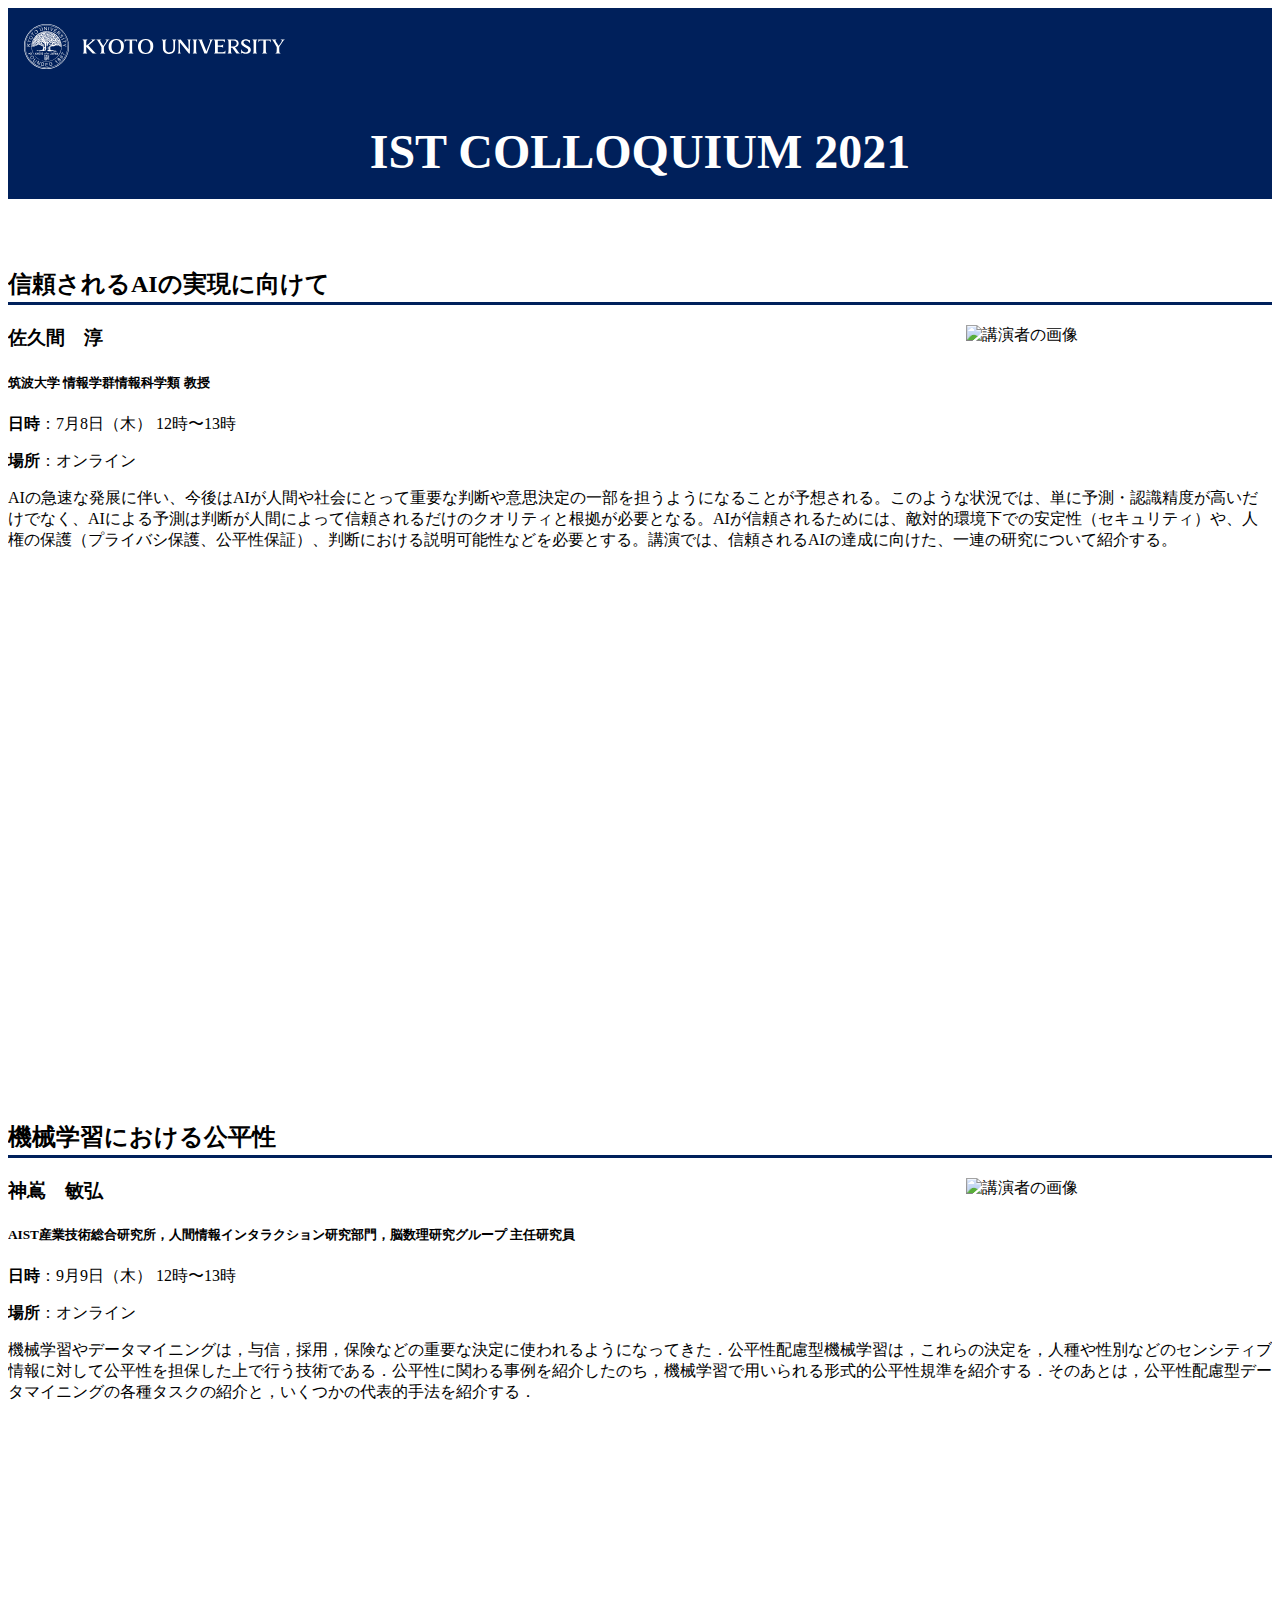
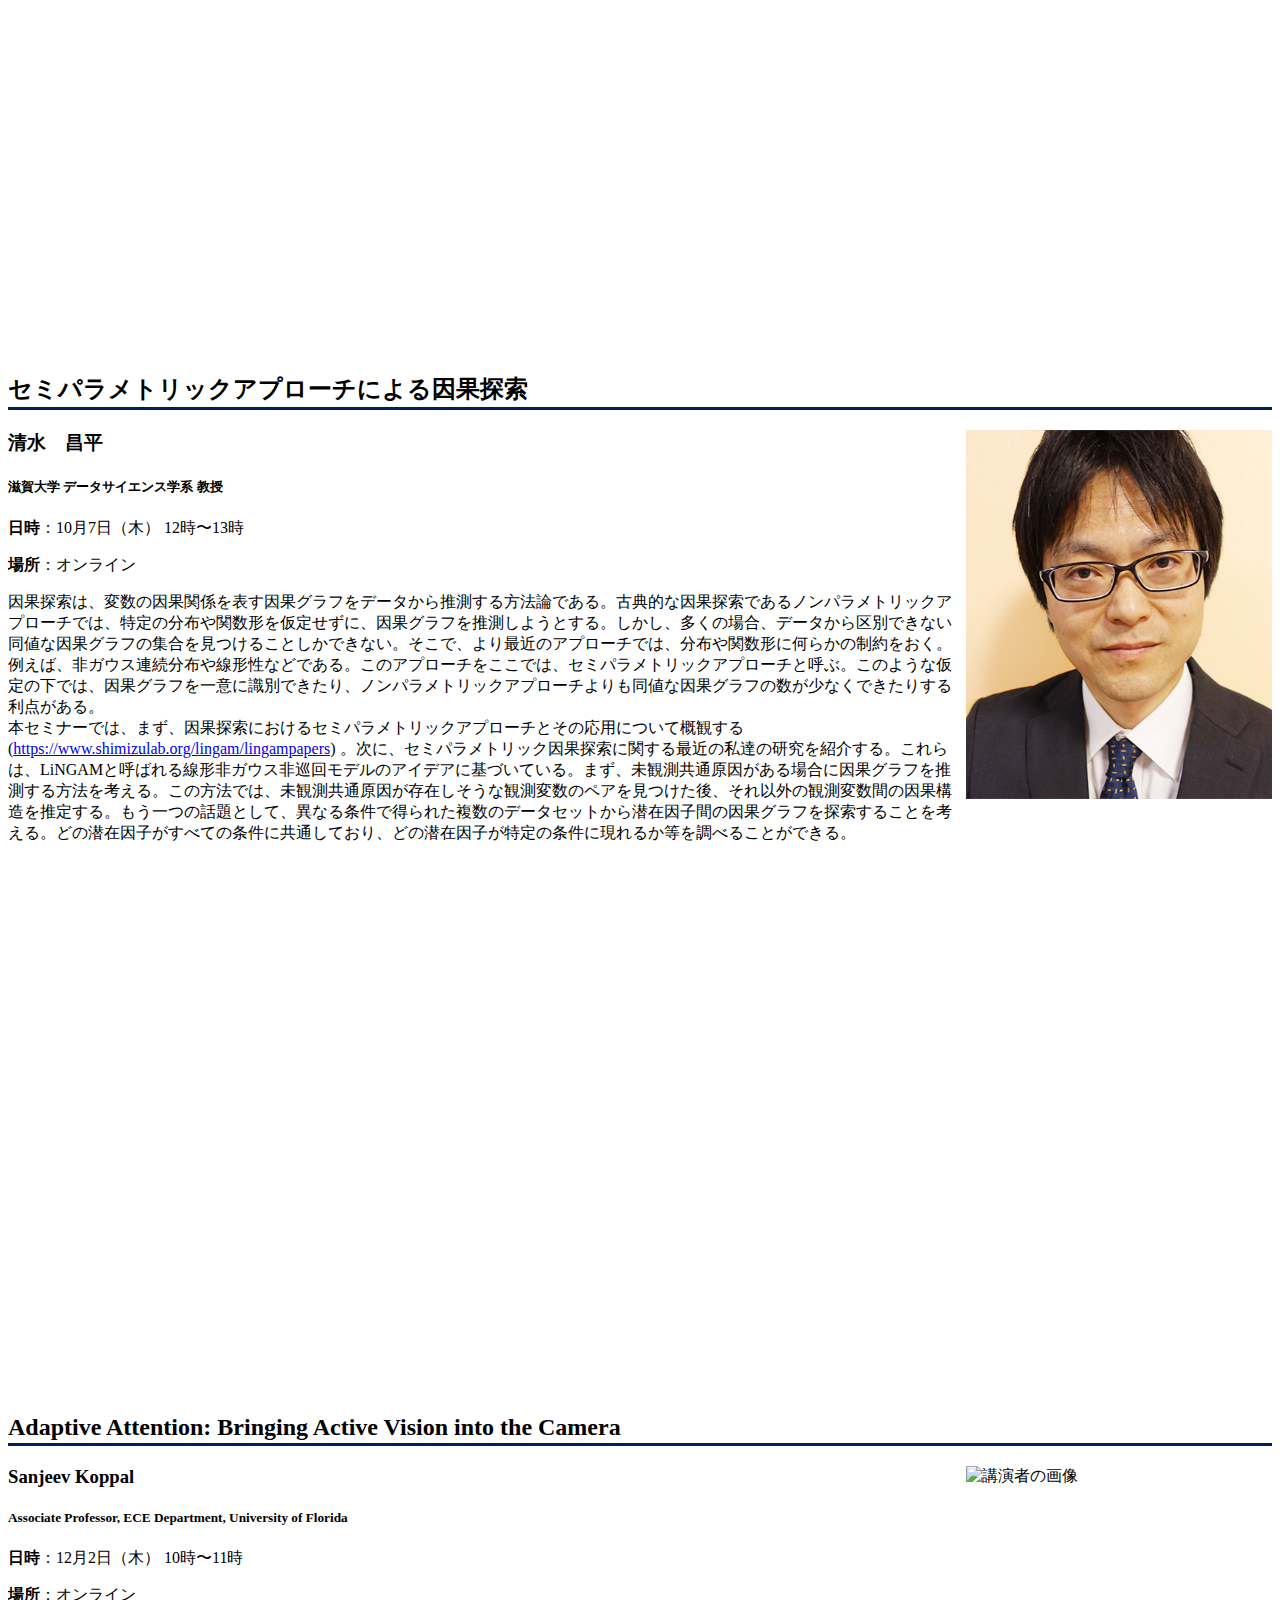
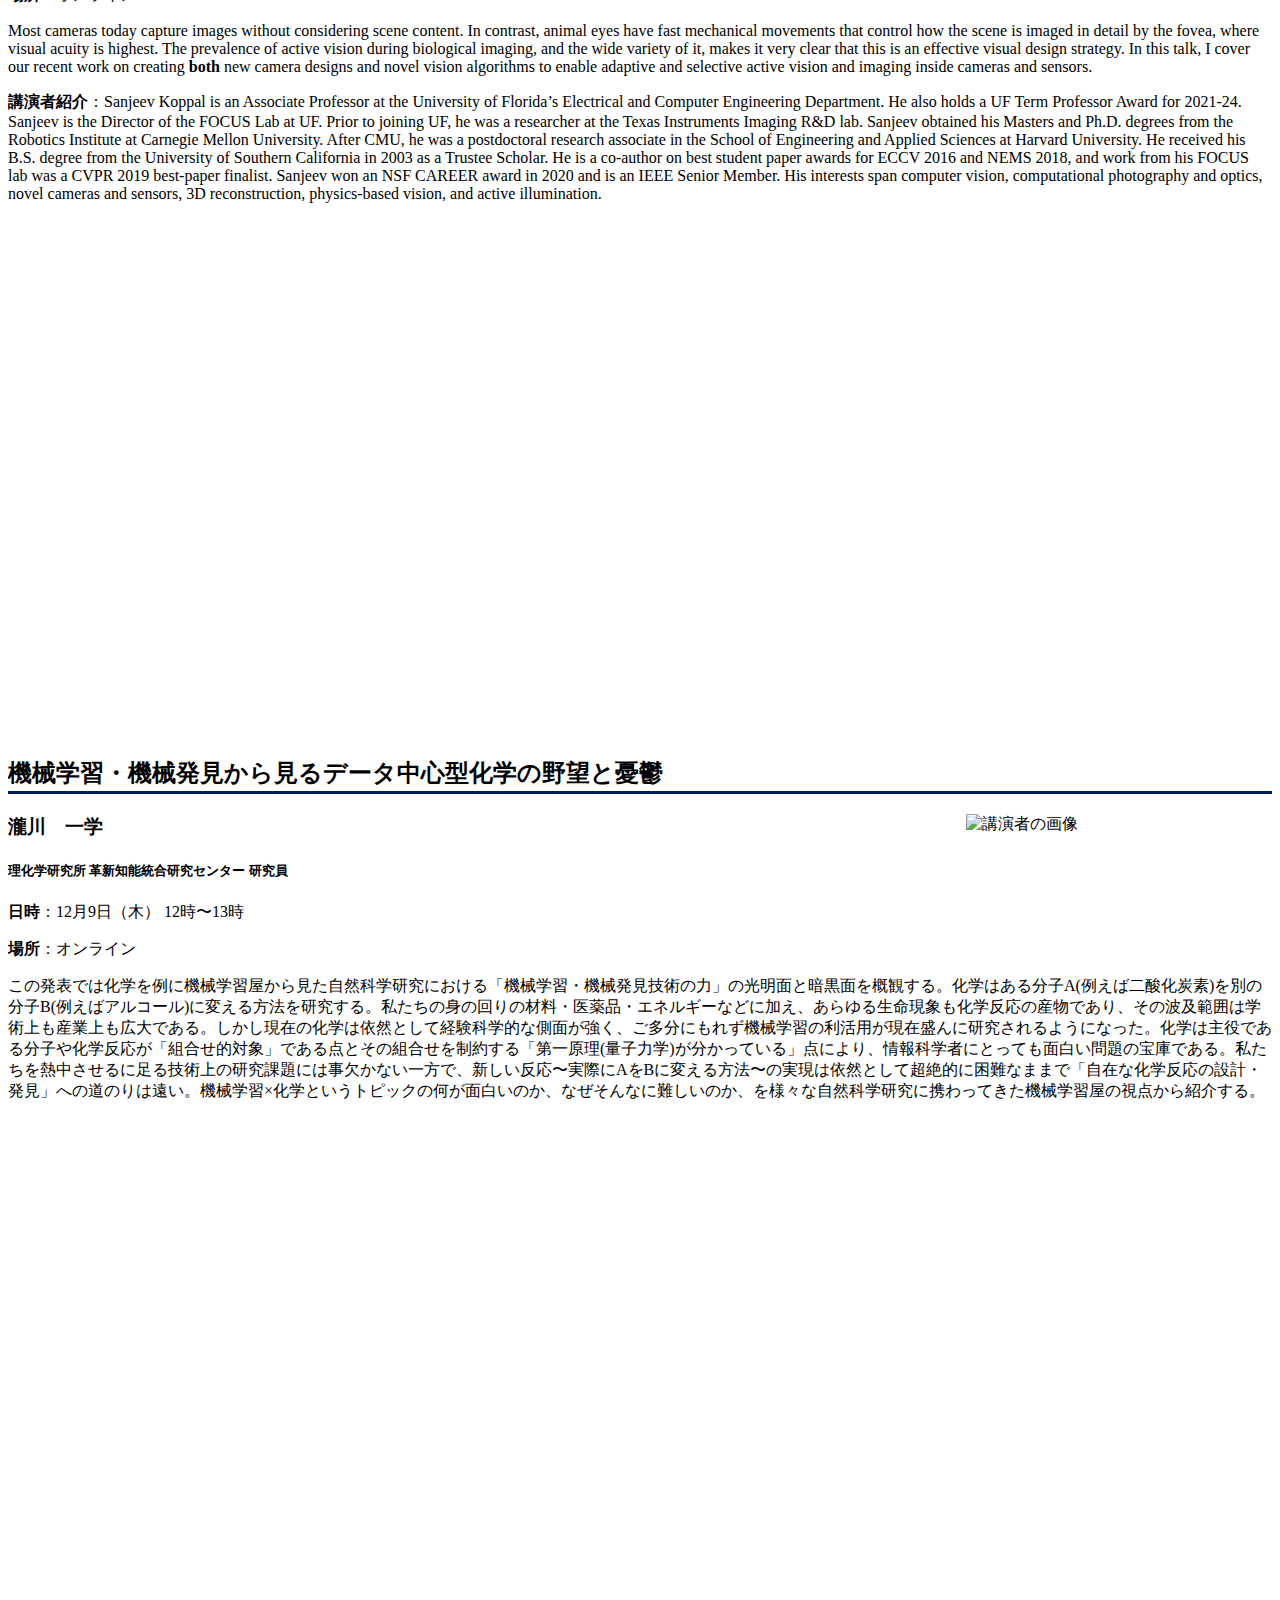
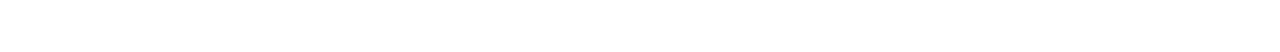
==== 2021/index.html @ 98c5dab4 "Update at Mon Sep 12 12:08:15 PM JST 2022, hash=6f0b2cf150fc4810f7d8b951c413dc97877bebb8" ====
<!DOCTYPE html>
<html lang="ja">
    <head>
        <meta charset="utf-8">
        <meta name="viewport" content="width=device-width, initial-scale=1, shrink-to-fit=no">
        <title>KUIST Colloquium 2022</title>
        <link rel="stylesheet" href="https://stackpath.bootstrapcdn.com/bootstrap/4.5.0/css/bootstrap.min.css" integrity="sha384-9aIt2nRpC12Uk9gS9baDl411NQApFmC26EwAOH8WgZl5MYYxFfc+NcPb1dKGj7Sk" crossorigin="anonymous">
        <link rel="stylesheet" href="/style.css">
    </head>
    <body>
        <header style="background: #00205B;">
            <img src="/C-EL-W.svg" height=45 style="margin: 1em 0em 0em 1em;">
            <h1 style="color: #FFF; text-align: center; font-family: serif; font-size:3em; padding: 0.4em;">
                IST COLLOQUIUM 
2021

            </h1>
        </header>
        <section class="section">
            <div class="container">
                
<p><div class="card" style="width: min(90%, 1200); margin: 50px; margin-left: auto; margin-right: auto; display: block;">
    <div class="card-body" style="overflow:hidden">
        
        <h2 style="border-bottom: solid; margin-bottom:20px; padding-bottom:2px; border-color:#00205B;"><b>信頼されるAIの実現に向けて</b></h2>
        
        
        <div style="float:right; width: max(25%, 130px);">
        <img src="https:&#x2F;&#x2F;trios.tsukuba.ac.jp&#x2F;researcher-picture&#x2F;0000000977.jpg" alt="講演者の画像" style="width:100%; padding: 0px 0px 10px 10px;">
        </div>
        
        <h3 class="card-title" style="margin-bottom: 6px;"><b>佐久間　淳</b></h3>
        <h5 class="card-text" style="margin-bottom: 22px;">筑波大学 情報学群情報科学類 教授</h5>
        
        <p, class="card-text">
        <b>日時</b>：7月8日（木） 
         12時〜13時 
        </p>
        
        <p class="card-text">
        <b>場所</b>：オンライン
        </p>
        
        
        <p class="card-text">AIの急速な発展に伴い、今後はAIが人間や社会にとって重要な判断や意思決定の一部を担うようになることが予想される。このような状況では、単に予測・認識精度が高いだけでなく、AIによる予測は判断が人間によって信頼されるだけのクオリティと根拠が必要となる。AIが信頼されるためには、敵対的環境下での安定性（セキュリティ）や、人権の保護（プライバシ保護、公平性保証）、判断における説明可能性などを必要とする。講演では、信頼されるAIの達成に向けた、一連の研究について紹介する。</p>
        
        
        
            <iframe src="https:&#x2F;&#x2F;player.vimeo.com&#x2F;video&#x2F;575185938" height="480" style="width:100%;" frameborder="0" allow="autoplay; fullscreen; picture-in-picture" allowfullscreen></iframe>
            
    </div>
</div>

<div class="card" style="width: min(90%, 1200); margin: 50px; margin-left: auto; margin-right: auto; display: block;">
    <div class="card-body" style="overflow:hidden">
        
        <h2 style="border-bottom: solid; margin-bottom:20px; padding-bottom:2px; border-color:#00205B;"><b>機械学習における公平性</b></h2>
        
        
        <div style="float:right; width: max(25%, 130px);">
        <img src="https:&#x2F;&#x2F;www.kamishima.net&#x2F;kamishima.jpg" alt="講演者の画像" style="width:100%; padding: 0px 0px 10px 10px;">
        </div>
        
        <h3 class="card-title" style="margin-bottom: 6px;"><b>神嶌　敏弘</b></h3>
        <h5 class="card-text" style="margin-bottom: 22px;">AIST産業技術総合研究所，人間情報インタラクション研究部門，脳数理研究グループ 主任研究員</h5>
        
        <p, class="card-text">
        <b>日時</b>：9月9日（木） 
         12時〜13時 
        </p>
        
        <p class="card-text">
        <b>場所</b>：オンライン
        </p>
        
        
        <p class="card-text">機械学習やデータマイニングは，与信，採用，保険などの重要な決定に使われるようになってきた．公平性配慮型機械学習は，これらの決定を，人種や性別などのセンシティブ情報に対して公平性を担保した上で行う技術である．公平性に関わる事例を紹介したのち，機械学習で用いられる形式的公平性規準を紹介する．そのあとは，公平性配慮型データマイニングの各種タスクの紹介と，いくつかの代表的手法を紹介する．</p>
        
        
        
            <iframe src="https:&#x2F;&#x2F;player.vimeo.com&#x2F;video&#x2F;611370971" height="480" style="width:100%;" frameborder="0" allow="autoplay; fullscreen; picture-in-picture" allowfullscreen></iframe>
            
    </div>
</div>

<div class="card" style="width: min(90%, 1200); margin: 50px; margin-left: auto; margin-right: auto; display: block;">
    <div class="card-body" style="overflow:hidden">
        
        <h2 style="border-bottom: solid; margin-bottom:20px; padding-bottom:2px; border-color:#00205B;"><b>セミパラメトリックアプローチによる因果探索</b></h2>
        
        
        <div style="float:right; width: max(25%, 130px);">
        <img src="&#x2F;test&#x2F;shimizu.jpg" alt="講演者の画像" style="width:100%; padding: 0px 0px 10px 10px;">
        </div>
        
        <h3 class="card-title" style="margin-bottom: 6px;"><b>清水　昌平</b></h3>
        <h5 class="card-text" style="margin-bottom: 22px;">滋賀大学 データサイエンス学系 教授</h5>
        
        <p, class="card-text">
        <b>日時</b>：10月7日（木） 
         12時〜13時 
        </p>
        
        <p class="card-text">
        <b>場所</b>：オンライン
        </p>
        
        
        <p class="card-text">因果探索は、変数の因果関係を表す因果グラフをデータから推測する方法論である。古典的な因果探索であるノンパラメトリックアプローチでは、特定の分布や関数形を仮定せずに、因果グラフを推測しようとする。しかし、多くの場合、データから区別できない同値な因果グラフの集合を見つけることしかできない。そこで、より最近のアプローチでは、分布や関数形に何らかの制約をおく。例えば、非ガウス連続分布や線形性などである。このアプローチをここでは、セミパラメトリックアプローチと呼ぶ。このような仮定の下では、因果グラフを一意に識別できたり、ノンパラメトリックアプローチよりも同値な因果グラフの数が少なくできたりする利点がある。<br>本セミナーでは、まず、因果探索におけるセミパラメトリックアプローチとその応用について概観する (<a href="https://www.shimizulab.org/lingam/lingampapers">https://www.shimizulab.org/lingam/lingampapers</a>) 。次に、セミパラメトリック因果探索に関する最近の私達の研究を紹介する。これらは、LiNGAMと呼ばれる線形非ガウス非巡回モデルのアイデアに基づいている。まず、未観測共通原因がある場合に因果グラフを推測する方法を考える。この方法では、未観測共通原因が存在しそうな観測変数のペアを見つけた後、それ以外の観測変数間の因果構造を推定する。もう一つの話題として、異なる条件で得られた複数のデータセットから潜在因子間の因果グラフを探索することを考える。どの潜在因子がすべての条件に共通しており、どの潜在因子が特定の条件に現れるか等を調べることができる。</p>
        
        
        
            <iframe src="https:&#x2F;&#x2F;player.vimeo.com&#x2F;video&#x2F;630697873" height="480" style="width:100%;" frameborder="0" allow="autoplay; fullscreen; picture-in-picture" allowfullscreen></iframe>
            
    </div>
</div>

<div class="card" style="width: min(90%, 1200); margin: 50px; margin-left: auto; margin-right: auto; display: block;">
    <div class="card-body" style="overflow:hidden">
        
        <h2 style="border-bottom: solid; margin-bottom:20px; padding-bottom:2px; border-color:#00205B;"><b>Adaptive Attention: Bringing Active Vision into the Camera</b></h2>
        
        
        <div style="float:right; width: max(25%, 130px);">
        <img src="https:&#x2F;&#x2F;news.ece.ufl.edu&#x2F;wp-content&#x2F;uploads&#x2F;sites&#x2F;15&#x2F;2020&#x2F;07&#x2F;sanjeev-koppal.jpg" alt="講演者の画像" style="width:100%; padding: 0px 0px 10px 10px;">
        </div>
        
        <h3 class="card-title" style="margin-bottom: 6px;"><b>Sanjeev Koppal</b></h3>
        <h5 class="card-text" style="margin-bottom: 22px;">Associate Professor, ECE Department, University of Florida</h5>
        
        <p, class="card-text">
        <b>日時</b>：12月2日（木） 
         10時〜11時 
        </p>
        
        <p class="card-text">
        <b>場所</b>：オンライン
        </p>
        
        
        <p class="card-text">Most cameras today capture images without considering scene content. In contrast, animal eyes have fast mechanical movements that control how the scene is imaged in detail by the fovea, where visual acuity is highest. The prevalence of active vision during biological imaging, and the wide variety of it, makes it very clear that this is an effective visual design strategy. In this talk, I cover our recent work on creating <b>both</b> new camera designs and novel vision algorithms to enable adaptive and selective active vision and imaging inside cameras and sensors.</p>
        
        
        <b>講演者紹介</b>：Sanjeev Koppal is an Associate Professor at the University of Florida’s Electrical and Computer Engineering Department. He also holds a UF Term Professor Award for 2021-24. Sanjeev is the Director of the FOCUS Lab at UF. Prior to joining UF, he was a researcher at the Texas Instruments Imaging R&amp;D lab. Sanjeev obtained his Masters and Ph.D. degrees from the Robotics Institute at Carnegie Mellon University. After CMU, he was a postdoctoral research associate in the School of Engineering and Applied Sciences at Harvard University. He received his B.S. degree from the University of Southern California in 2003 as a Trustee Scholar. He is a co-author on best student paper awards for ECCV 2016 and NEMS 2018, and work from his FOCUS lab was a CVPR 2019 best-paper finalist. Sanjeev won an NSF CAREER award in 2020 and is an IEEE Senior Member. His interests span computer vision, computational photography and optics, novel cameras and sensors, 3D reconstruction, physics-based vision, and active illumination.
        
        
            <iframe src="https:&#x2F;&#x2F;player.vimeo.com&#x2F;video&#x2F;652322220" height="480" style="width:100%;" frameborder="0" allow="autoplay; fullscreen; picture-in-picture" allowfullscreen></iframe>
            
    </div>
</div>

<div class="card" style="width: min(90%, 1200); margin: 50px; margin-left: auto; margin-right: auto; display: block;">
    <div class="card-body" style="overflow:hidden">
        
        <h2 style="border-bottom: solid; margin-bottom:20px; padding-bottom:2px; border-color:#00205B;"><b>機械学習・機械発見から見るデータ中心型化学の野望と憂鬱</b></h2>
        
        
        <div style="float:right; width: max(25%, 130px);">
        <img src="https:&#x2F;&#x2F;www.jst.go.jp&#x2F;kisoken&#x2F;presto&#x2F;wp-content&#x2F;uploads&#x2F;sites&#x2F;4&#x2F;2016&#x2F;03&#x2F;10374597.jpg" alt="講演者の画像" style="width:100%; padding: 0px 0px 10px 10px;">
        </div>
        
        <h3 class="card-title" style="margin-bottom: 6px;"><b>瀧川　一学</b></h3>
        <h5 class="card-text" style="margin-bottom: 22px;">理化学研究所 革新知能統合研究センター 研究員</h5>
        
        <p, class="card-text">
        <b>日時</b>：12月9日（木） 
         12時〜13時 
        </p>
        
        <p class="card-text">
        <b>場所</b>：オンライン
        </p>
        
        
        <p class="card-text">この発表では化学を例に機械学習屋から見た自然科学研究における「機械学習・機械発見技術の力」の光明面と暗黒面を概観する。化学はある分子A(例えば二酸化炭素)を別の分子B(例えばアルコール)に変える方法を研究する。私たちの身の回りの材料・医薬品・エネルギーなどに加え、あらゆる生命現象も化学反応の産物であり、その波及範囲は学術上も産業上も広大である。しかし現在の化学は依然として経験科学的な側面が強く、ご多分にもれず機械学習の利活用が現在盛んに研究されるようになった。化学は主役である分子や化学反応が「組合せ的対象」である点とその組合せを制約する「第一原理(量子力学)が分かっている」点により、情報科学者にとっても面白い問題の宝庫である。私たちを熱中させるに足る技術上の研究課題には事欠かない一方で、新しい反応〜実際にAをBに変える方法〜の実現は依然として超絶的に困難なままで「自在な化学反応の設計・発見」への道のりは遠い。機械学習×化学というトピックの何が面白いのか、なぜそんなに難しいのか、を様々な自然科学研究に携わってきた機械学習屋の視点から紹介する。</p>
        
        
        
            <iframe src="https:&#x2F;&#x2F;player.vimeo.com&#x2F;video&#x2F;656871480" height="480" style="width:100%;" frameborder="0" allow="autoplay; fullscreen; picture-in-picture" allowfullscreen></iframe>
            
    </div>
</div>
</p>


            </div>
        </section>

    <script src="https://code.jquery.com/jquery-3.5.1.slim.min.js" integrity="sha384-DfXdz2htPH0lsSSs5nCTpuj/zy4C+OGpamoFVy38MVBnE+IbbVYUew+OrCXaRkfj" crossorigin="anonymous"></script>
    <script src="https://cdn.jsdelivr.net/npm/popper.js@1.16.0/dist/umd/popper.min.js" integrity="sha384-Q6E9RHvbIyZFJoft+2mJbHaEWldlvI9IOYy5n3zV9zzTtmI3UksdQRVvoxMfooAo" crossorigin="anonymous"></script>
    <script src="https://stackpath.bootstrapcdn.com/bootstrap/4.5.0/js/bootstrap.min.js" integrity="sha384-OgVRvuATP1z7JjHLkuOU7Xw704+h835Lr+6QL9UvYjZE3Ipu6Tp75j7Bh/kR0JKI" crossorigin="anonymous"></script>
    </body>
</html>
---- style.css ----
.btn-kyotou{background-color:#2d3d5b;border:2px solid #2d3d5b;color:#fff}.btn-kyotou:hover{background-color:#00205B;border:2px solid #00205B;color:#fff}
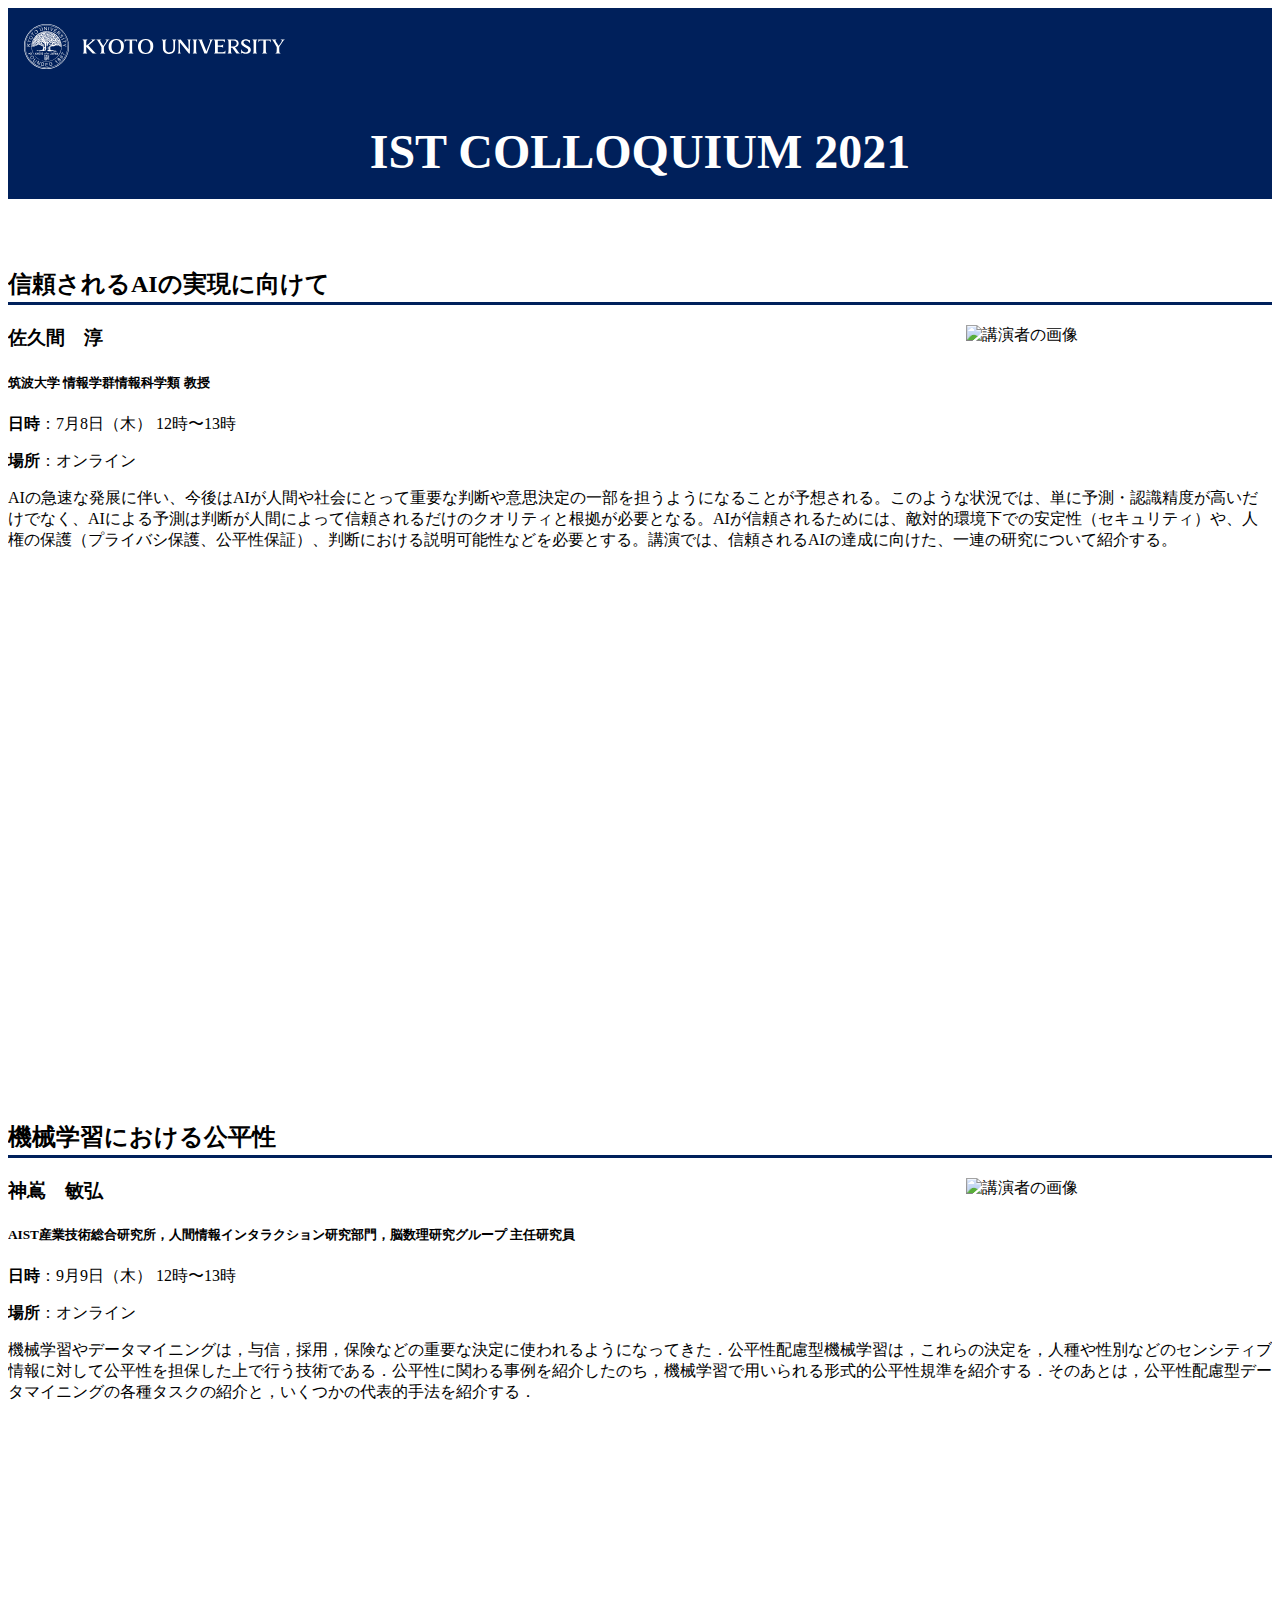
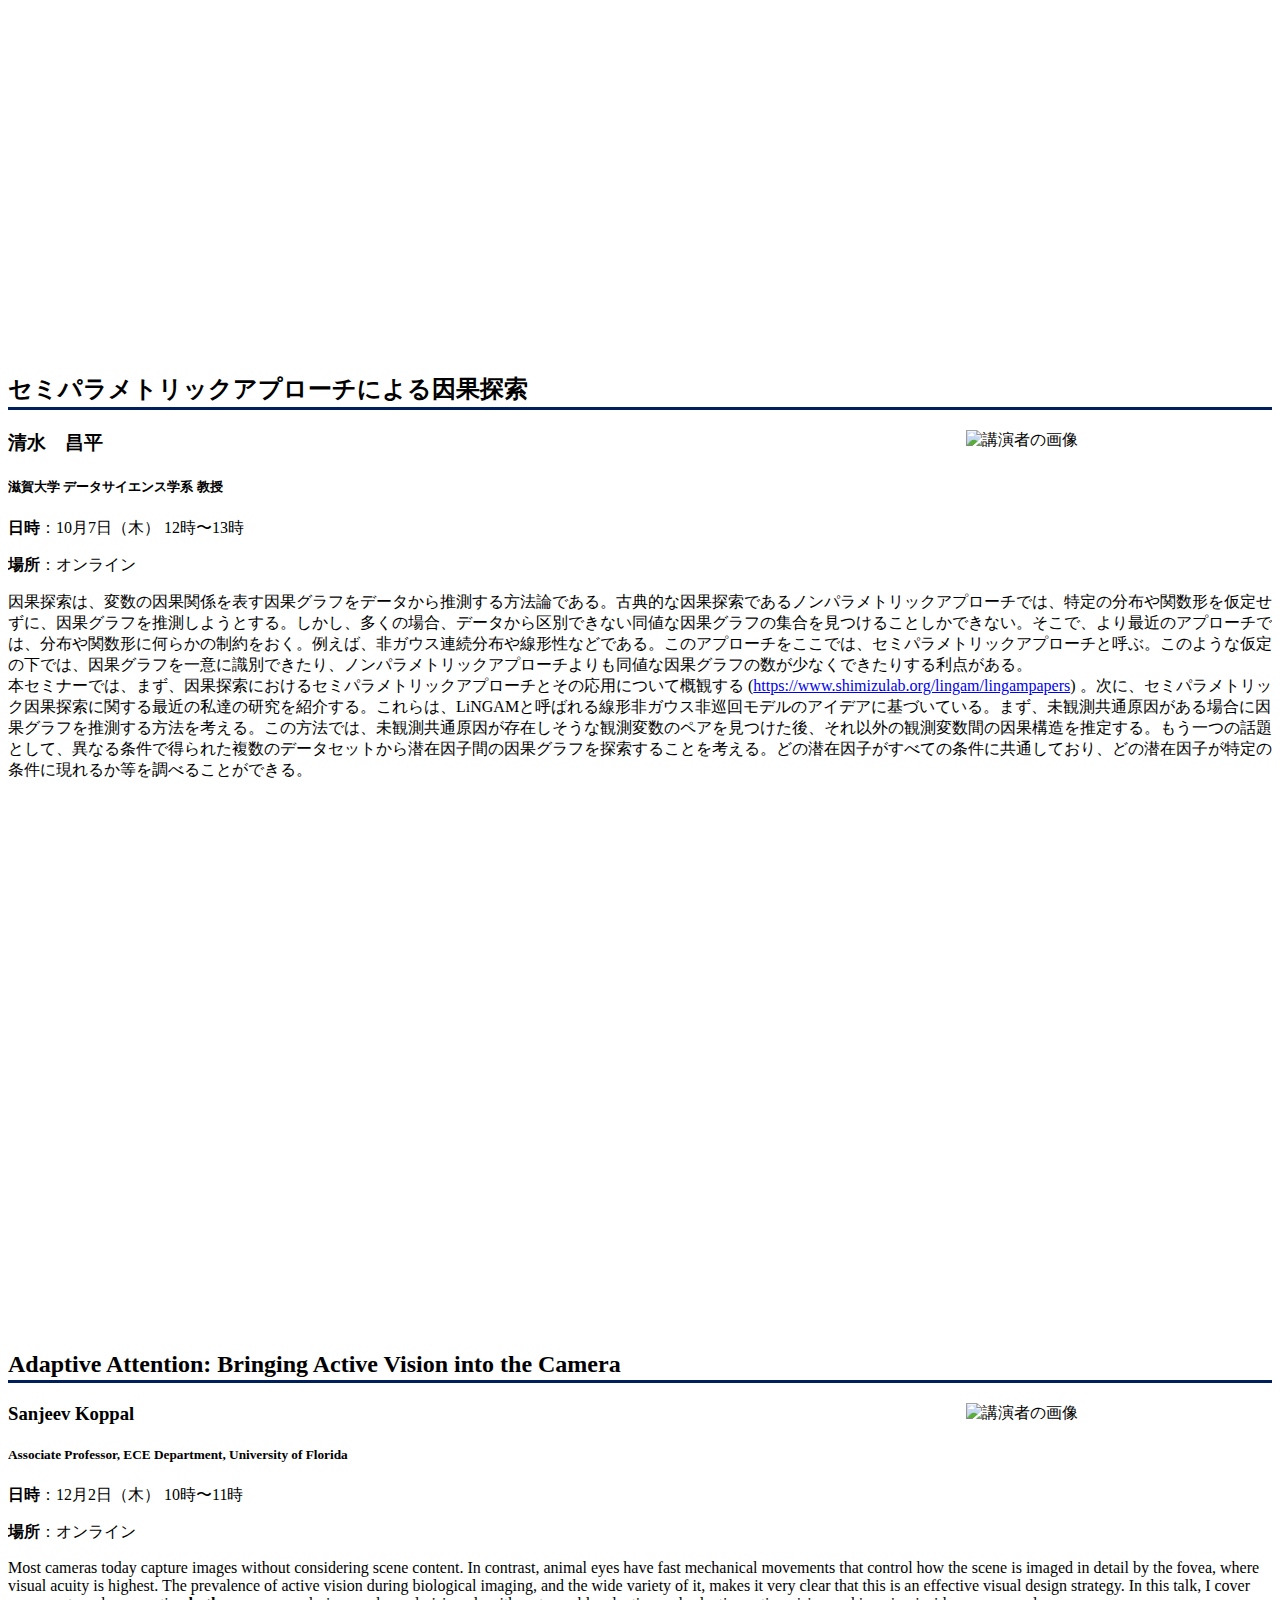
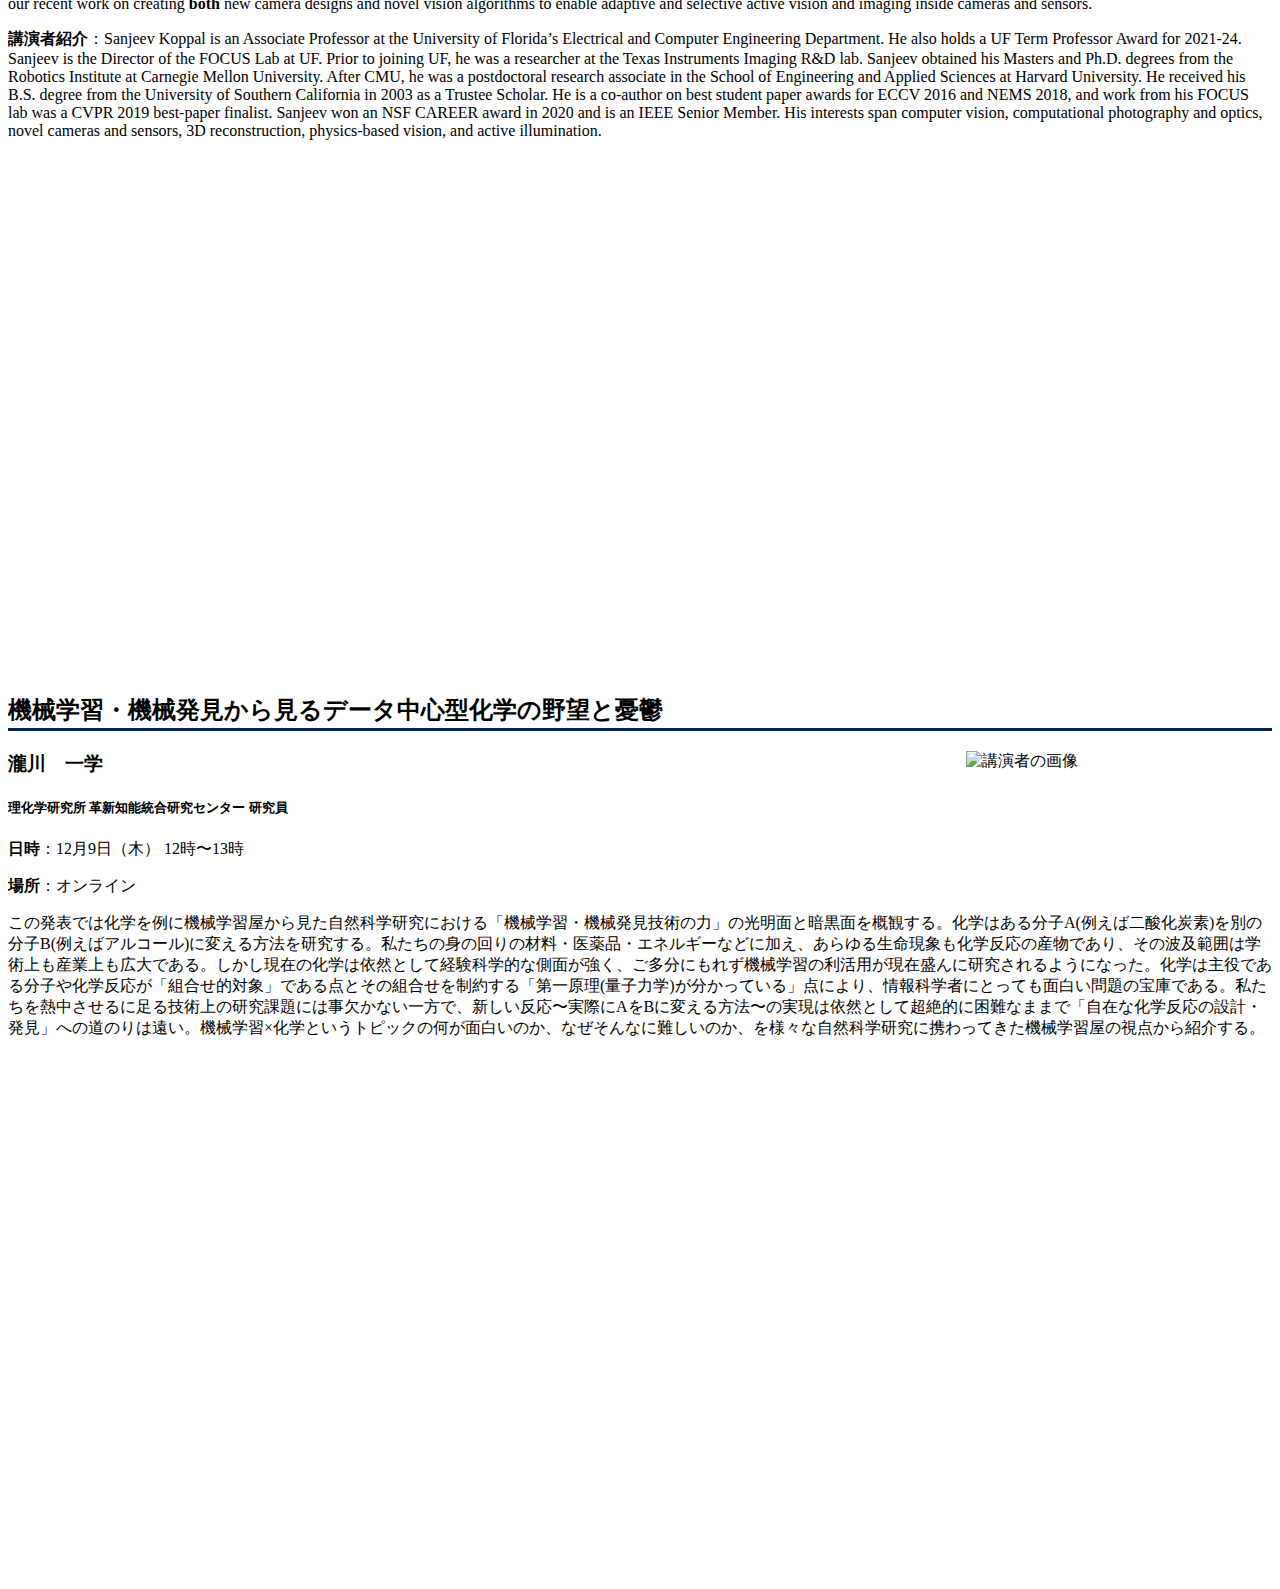
==== commit f23b7197: "Update at Mon Sep 12 12:12:21 PM JST 2022, hash=6f0b2cf150fc4810f7d8b951c413dc97877bebb8" ====
--- a/2021/index.html
+++ b/2021/index.html
@@ -26,7 +26,7 @@
         
         
         <div style="float:right; width: max(25%, 130px);">
-        <img src="https:&#x2F;&#x2F;trios.tsukuba.ac.jp&#x2F;researcher-picture&#x2F;0000000977.jpg" alt="講演者の画像" style="width:100%; padding: 0px 0px 10px 10px;">
+        <img src="sakuma.jpg" alt="講演者の画像" style="width:100%; padding: 0px 0px 10px 10px;">
         </div>
         
         <h3 class="card-title" style="margin-bottom: 6px;"><b>佐久間　淳</b></h3>
@@ -58,7 +58,7 @@
         
         
         <div style="float:right; width: max(25%, 130px);">
-        <img src="https:&#x2F;&#x2F;www.kamishima.net&#x2F;kamishima.jpg" alt="講演者の画像" style="width:100%; padding: 0px 0px 10px 10px;">
+        <img src="kamishima.jpg" alt="講演者の画像" style="width:100%; padding: 0px 0px 10px 10px;">
         </div>
         
         <h3 class="card-title" style="margin-bottom: 6px;"><b>神嶌　敏弘</b></h3>
@@ -90,7 +90,7 @@
         
         
         <div style="float:right; width: max(25%, 130px);">
-        <img src="&#x2F;test&#x2F;shimizu.jpg" alt="講演者の画像" style="width:100%; padding: 0px 0px 10px 10px;">
+        <img src="shimizu.jpg" alt="講演者の画像" style="width:100%; padding: 0px 0px 10px 10px;">
         </div>
         
         <h3 class="card-title" style="margin-bottom: 6px;"><b>清水　昌平</b></h3>
@@ -156,7 +156,7 @@
         
         
         <div style="float:right; width: max(25%, 130px);">
-        <img src="https:&#x2F;&#x2F;www.jst.go.jp&#x2F;kisoken&#x2F;presto&#x2F;wp-content&#x2F;uploads&#x2F;sites&#x2F;4&#x2F;2016&#x2F;03&#x2F;10374597.jpg" alt="講演者の画像" style="width:100%; padding: 0px 0px 10px 10px;">
+        <img src="takigawa.jpg" alt="講演者の画像" style="width:100%; padding: 0px 0px 10px 10px;">
         </div>
         
         <h3 class="card-title" style="margin-bottom: 6px;"><b>瀧川　一学</b></h3>
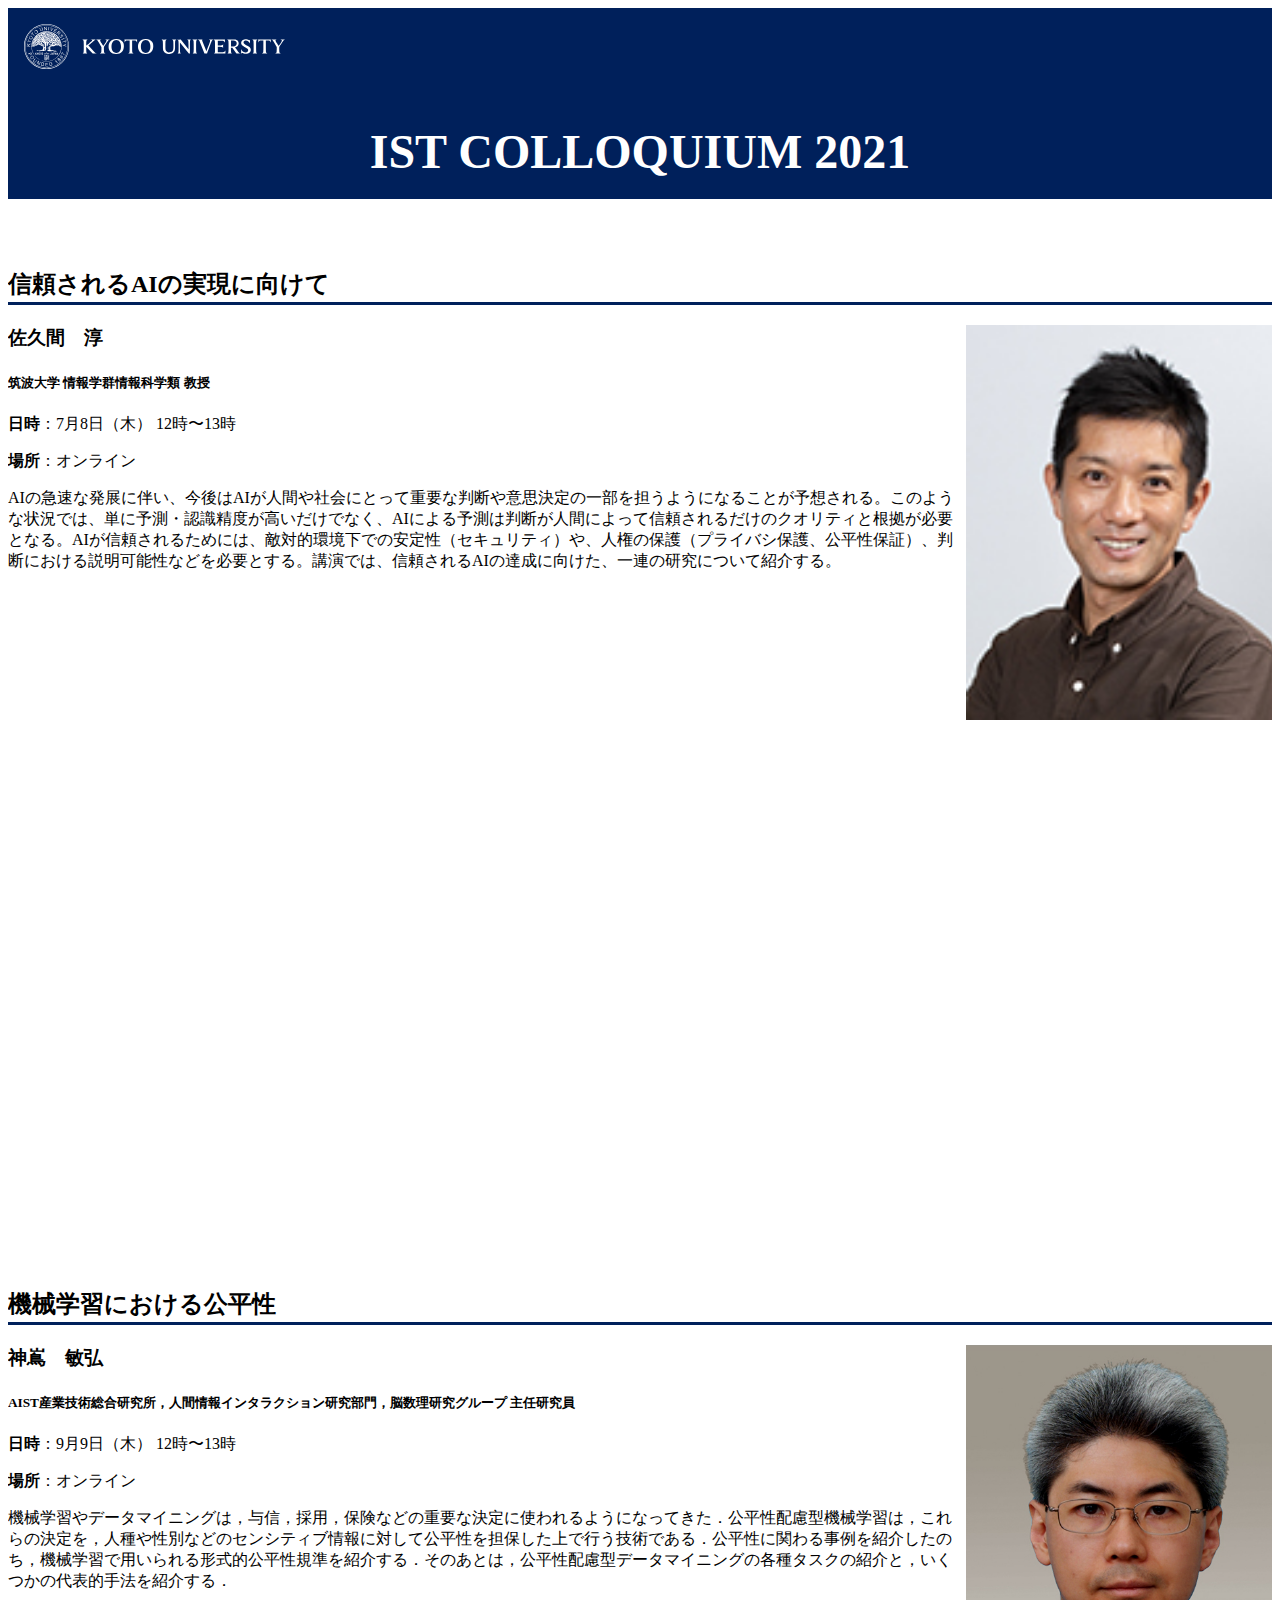
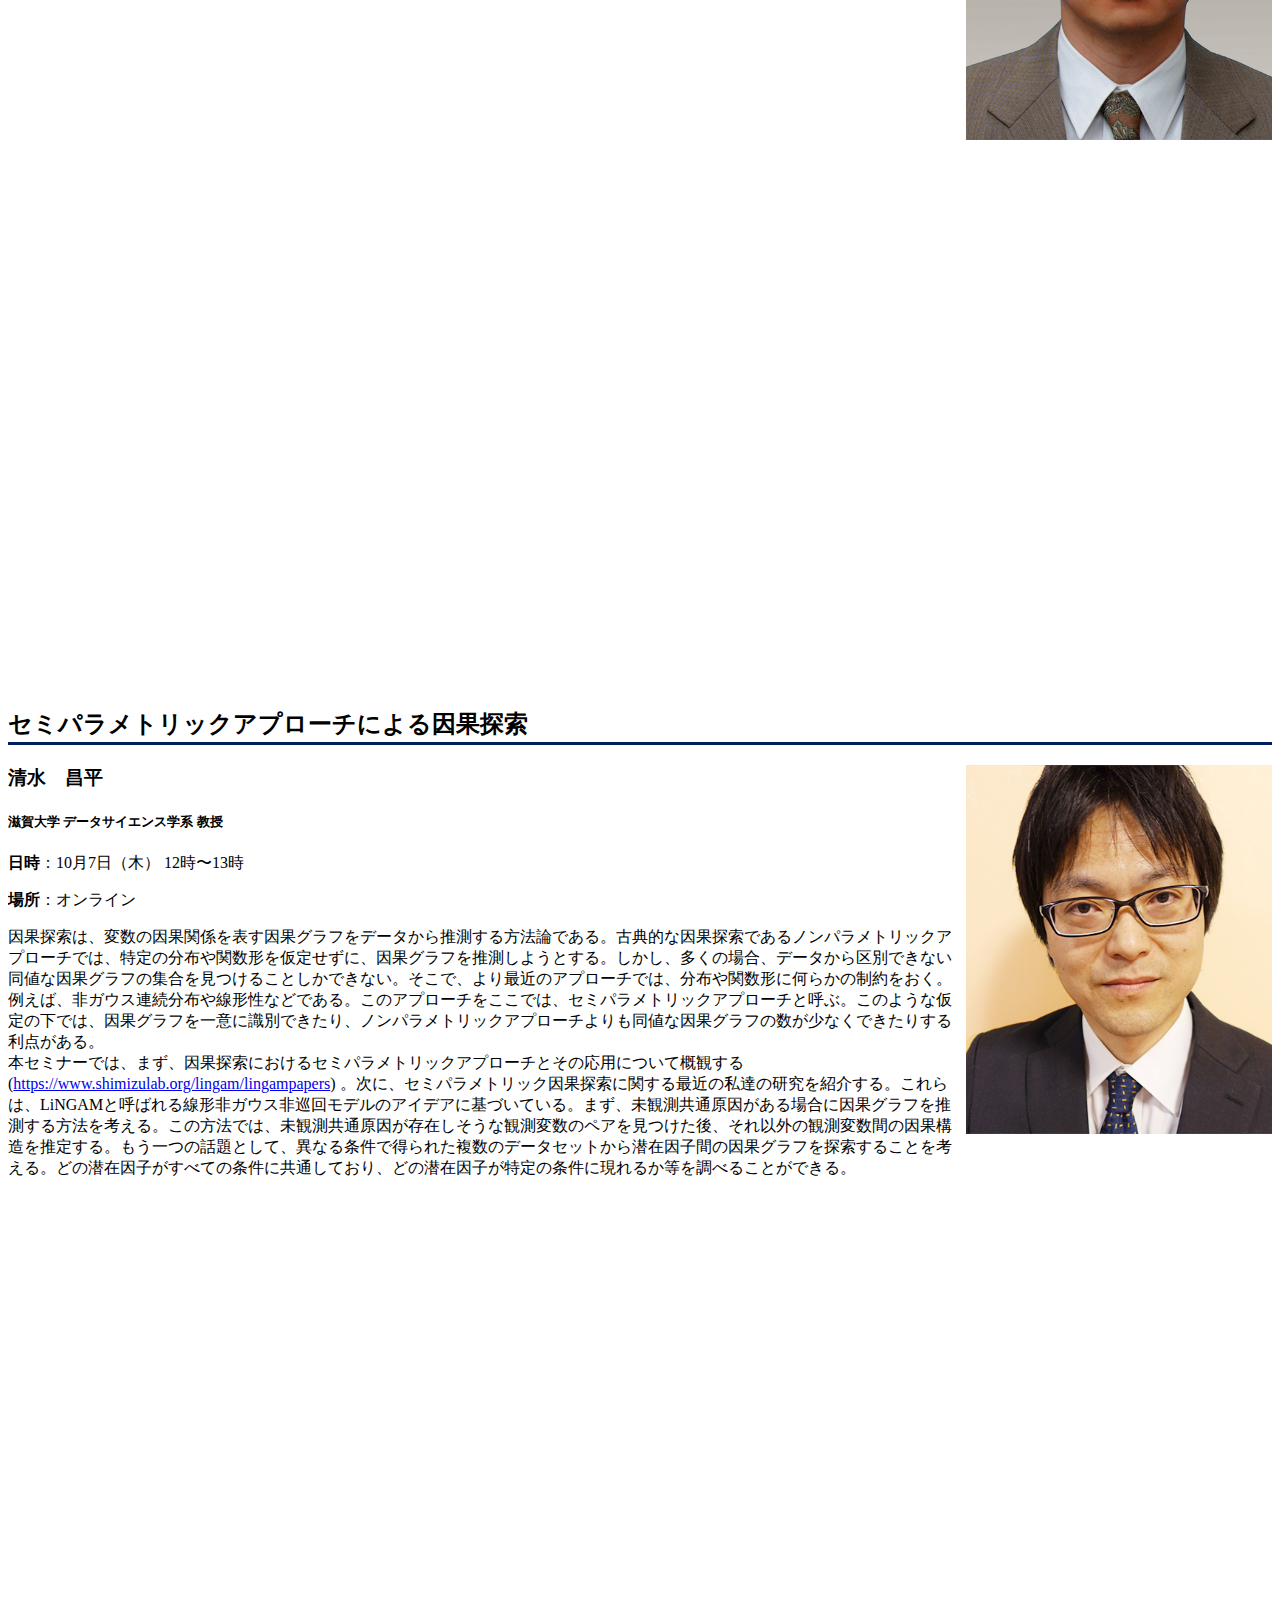
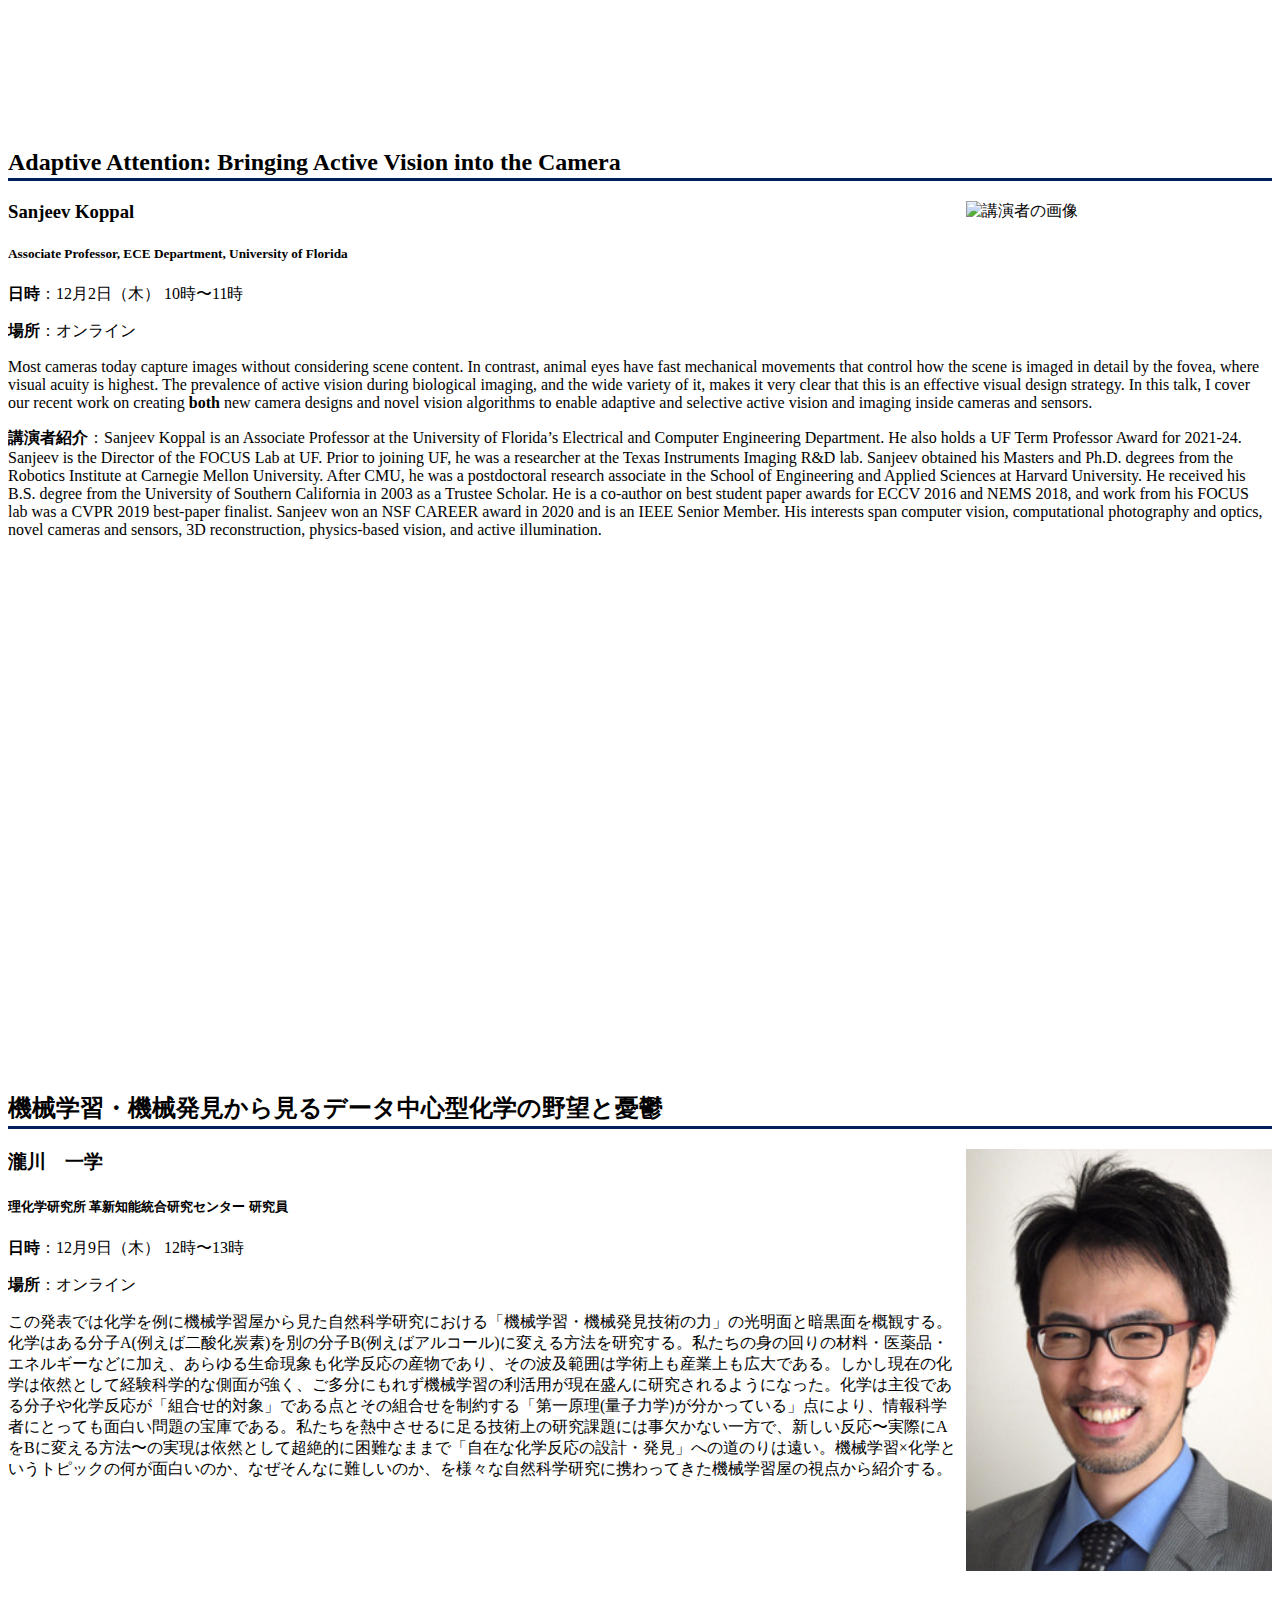
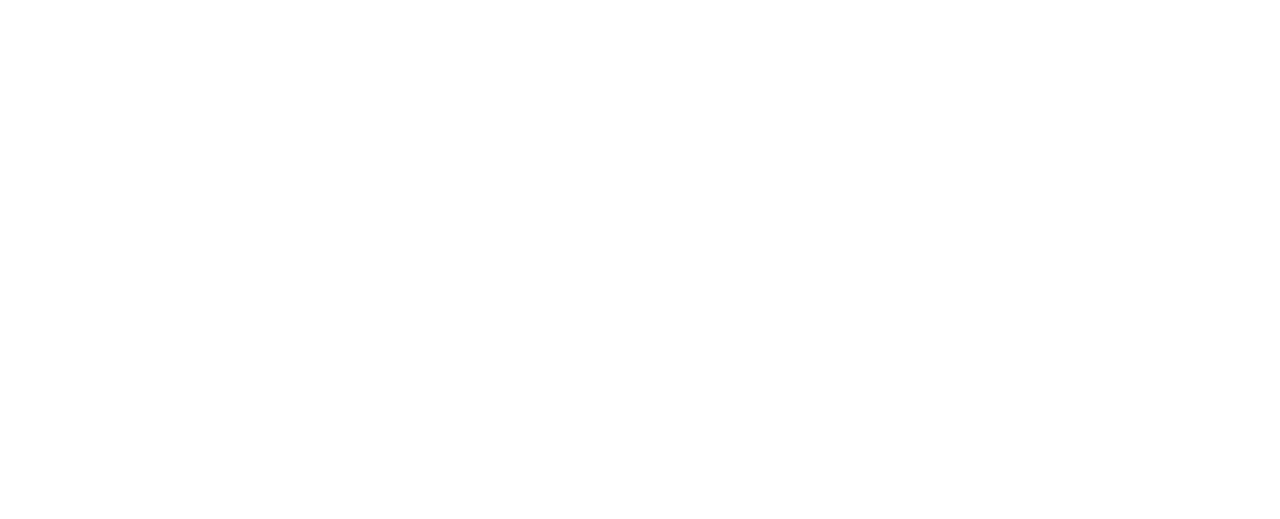
==== commit bdefcb6c: "Update at Mon Sep 12 12:16:31 PM JST 2022, hash=6f0b2cf150fc4810f7d8b951c413dc97877bebb8" ====
--- a/2021/index.html
+++ b/2021/index.html
@@ -26,7 +26,7 @@
         
         
         <div style="float:right; width: max(25%, 130px);">
-        <img src="sakuma.jpg" alt="講演者の画像" style="width:100%; padding: 0px 0px 10px 10px;">
+        <img src="&#x2F;sakuma.jpg" alt="講演者の画像" style="width:100%; padding: 0px 0px 10px 10px;">
         </div>
         
         <h3 class="card-title" style="margin-bottom: 6px;"><b>佐久間　淳</b></h3>
@@ -58,7 +58,7 @@
         
         
         <div style="float:right; width: max(25%, 130px);">
-        <img src="kamishima.jpg" alt="講演者の画像" style="width:100%; padding: 0px 0px 10px 10px;">
+        <img src="&#x2F;kamishima.jpg" alt="講演者の画像" style="width:100%; padding: 0px 0px 10px 10px;">
         </div>
         
         <h3 class="card-title" style="margin-bottom: 6px;"><b>神嶌　敏弘</b></h3>
@@ -90,7 +90,7 @@
         
         
         <div style="float:right; width: max(25%, 130px);">
-        <img src="shimizu.jpg" alt="講演者の画像" style="width:100%; padding: 0px 0px 10px 10px;">
+        <img src="&#x2F;shimizu.jpg" alt="講演者の画像" style="width:100%; padding: 0px 0px 10px 10px;">
         </div>
         
         <h3 class="card-title" style="margin-bottom: 6px;"><b>清水　昌平</b></h3>
@@ -156,7 +156,7 @@
         
         
         <div style="float:right; width: max(25%, 130px);">
-        <img src="takigawa.jpg" alt="講演者の画像" style="width:100%; padding: 0px 0px 10px 10px;">
+        <img src="&#x2F;takigawa.jpg" alt="講演者の画像" style="width:100%; padding: 0px 0px 10px 10px;">
         </div>
         
         <h3 class="card-title" style="margin-bottom: 6px;"><b>瀧川　一学</b></h3>
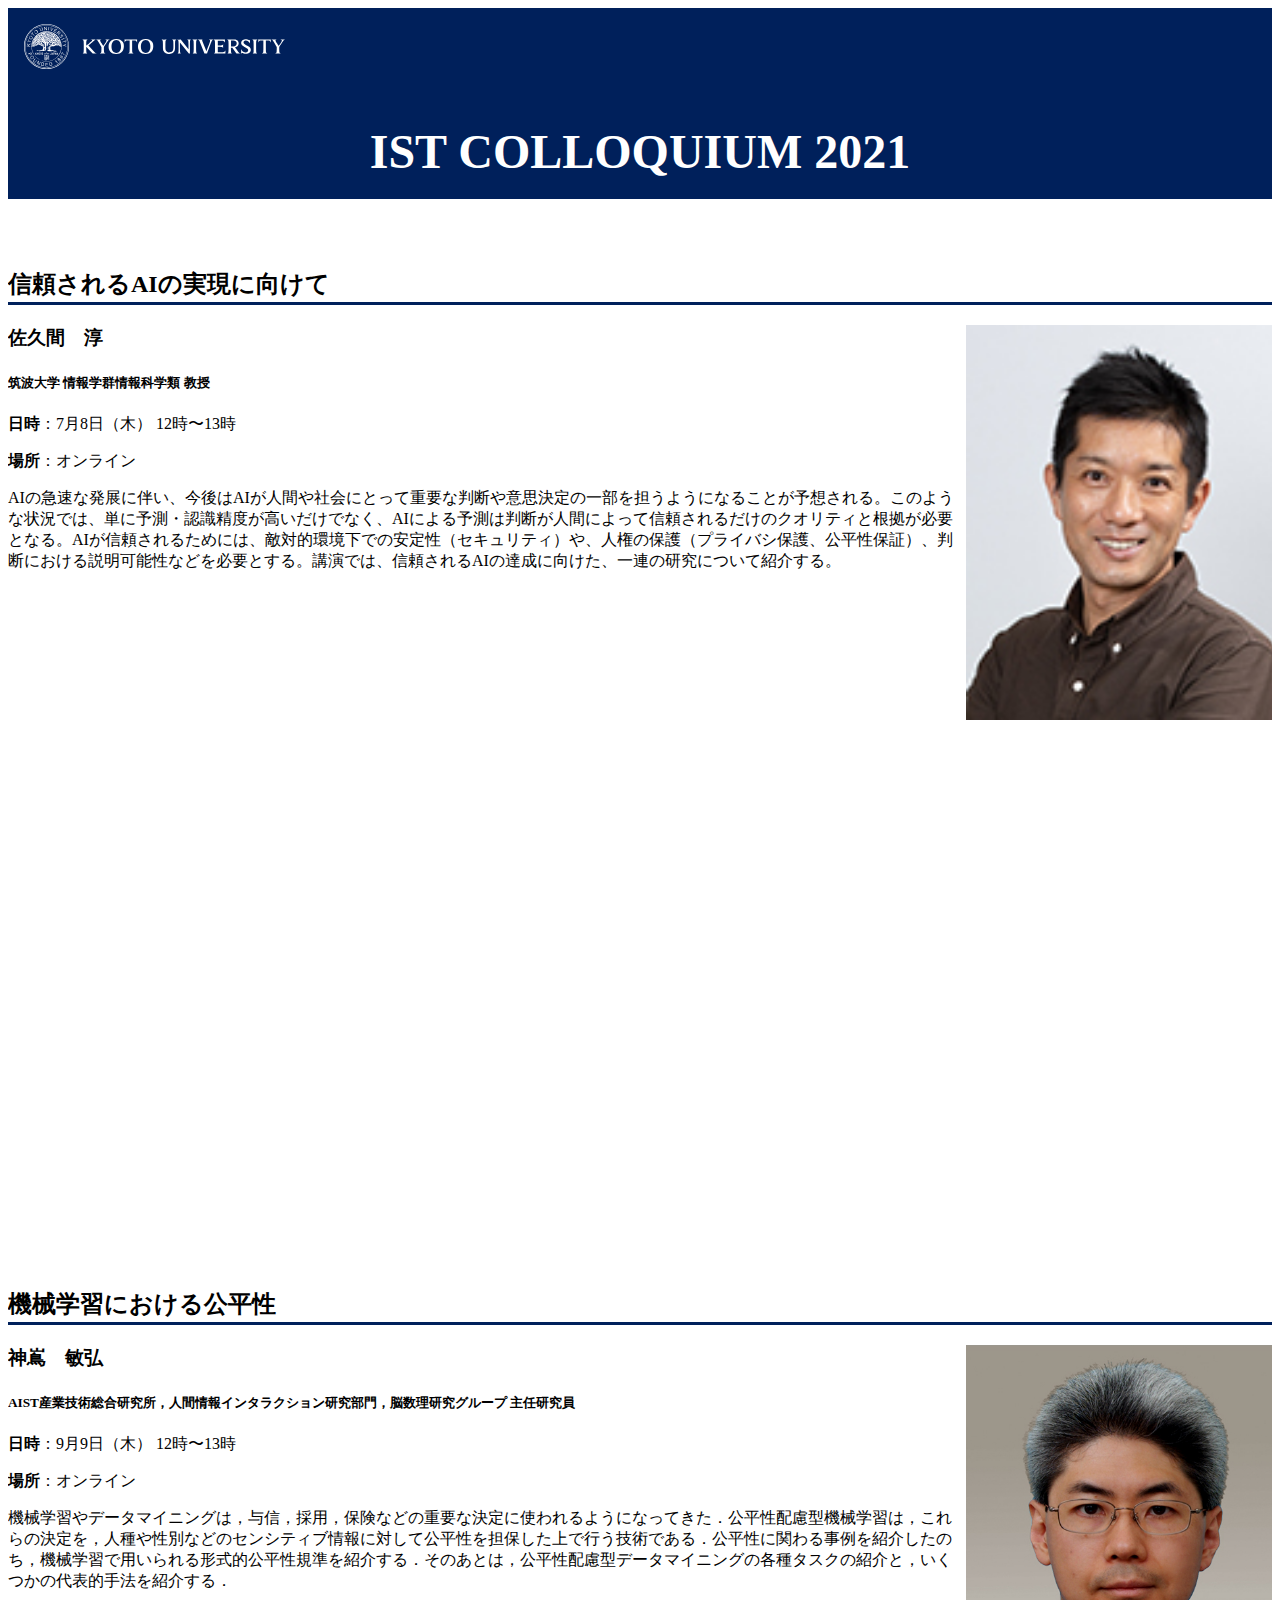
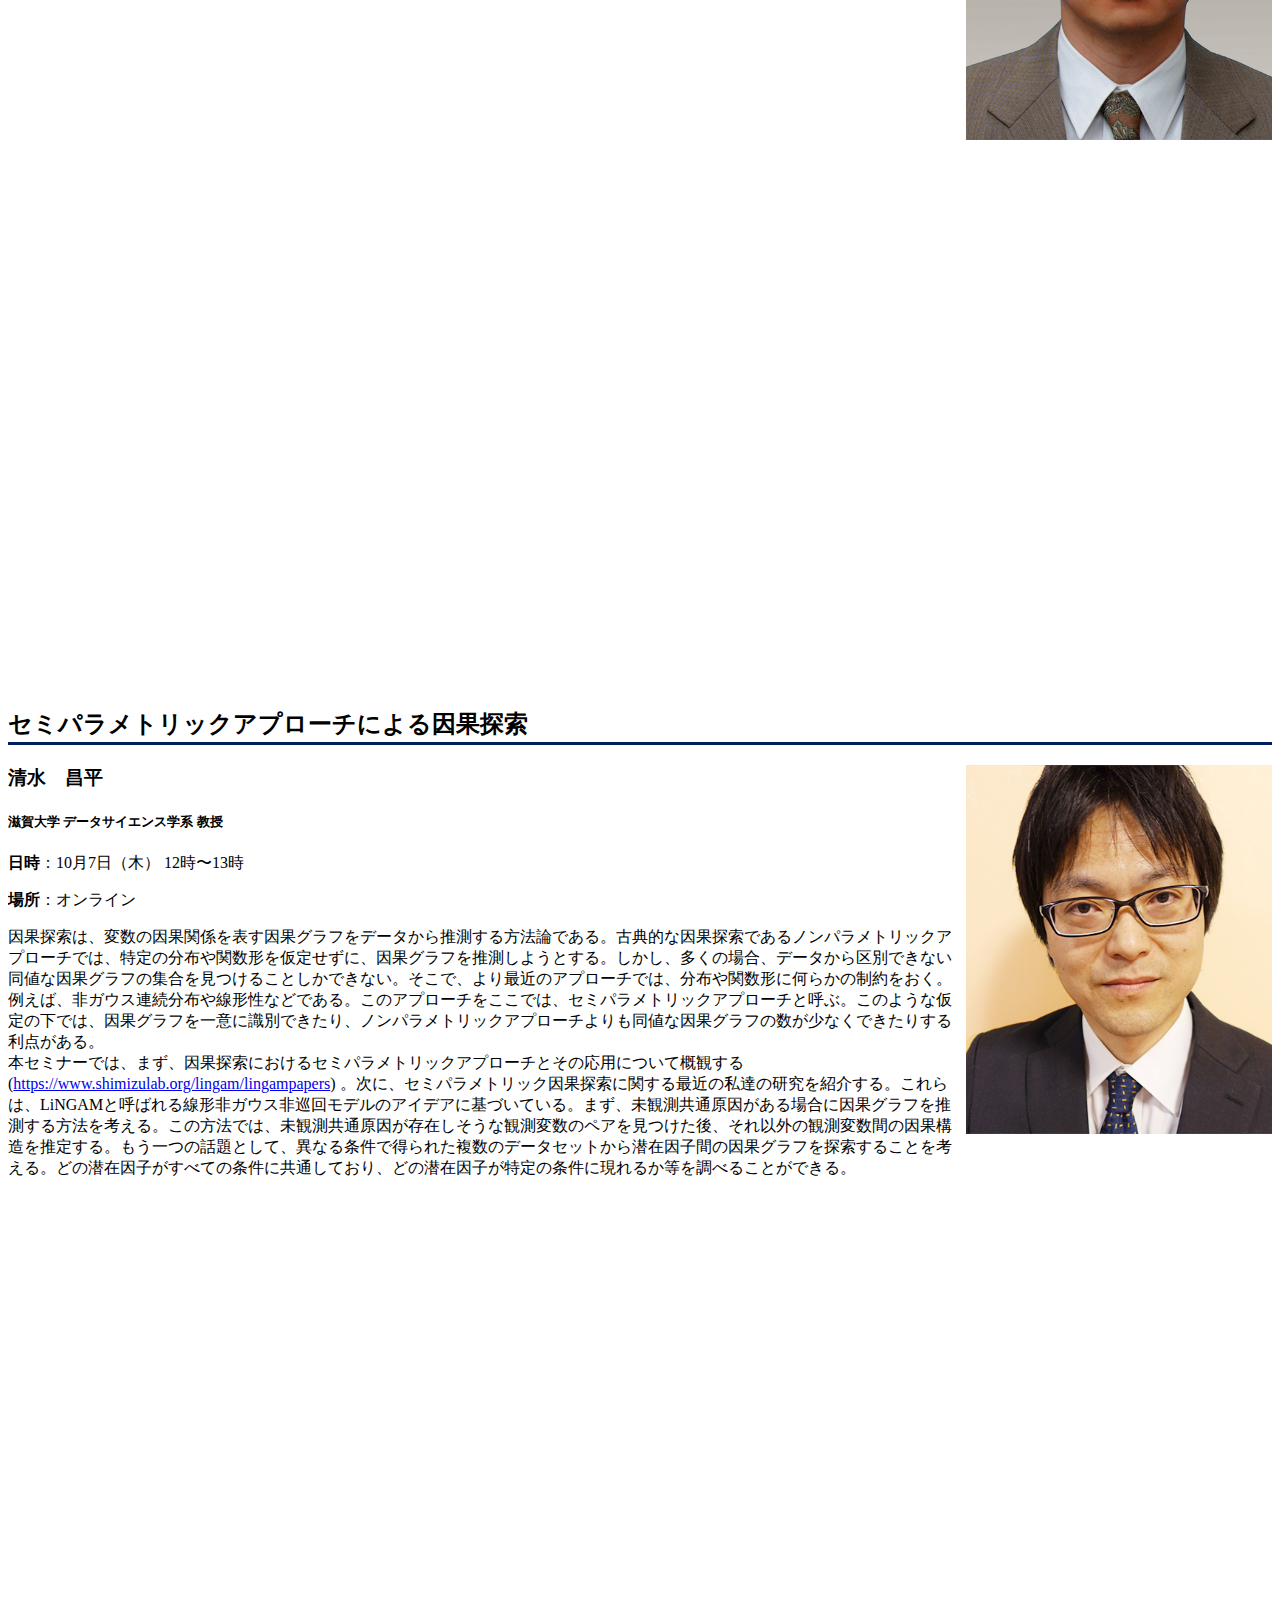
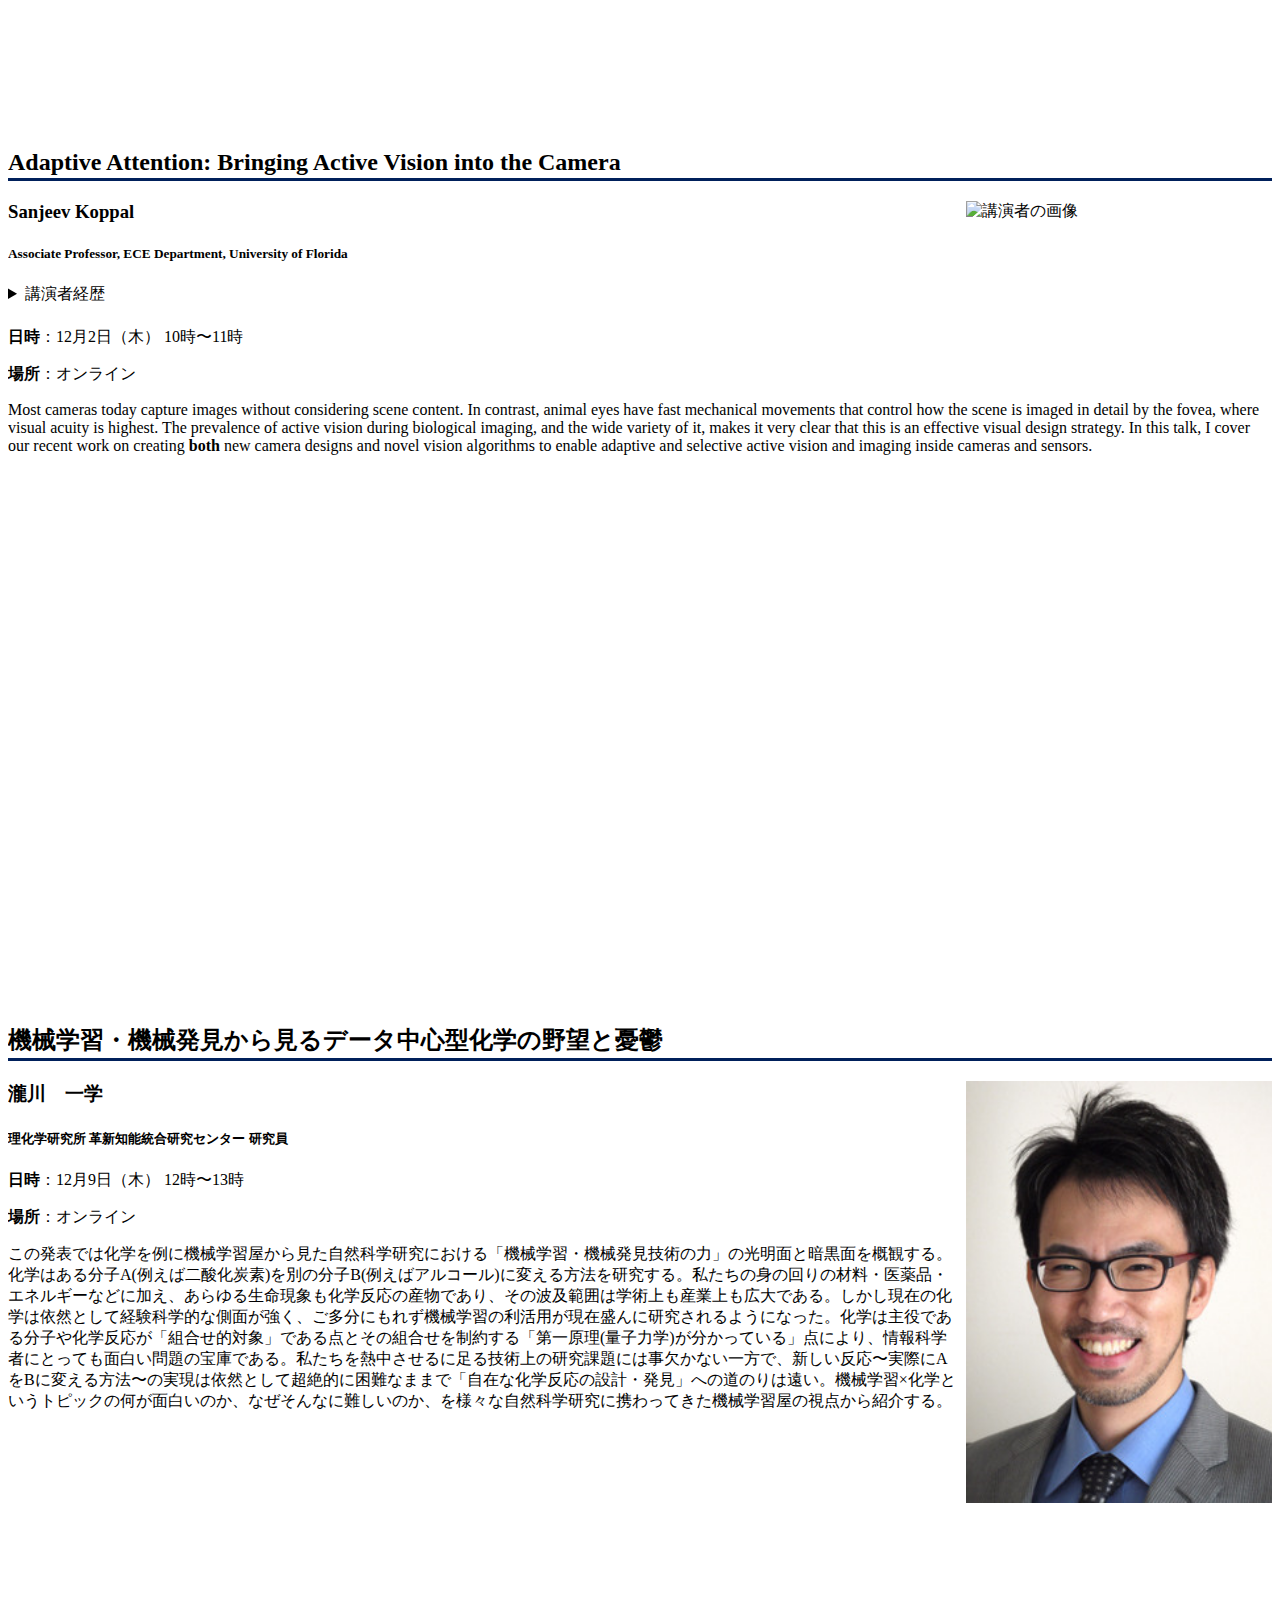
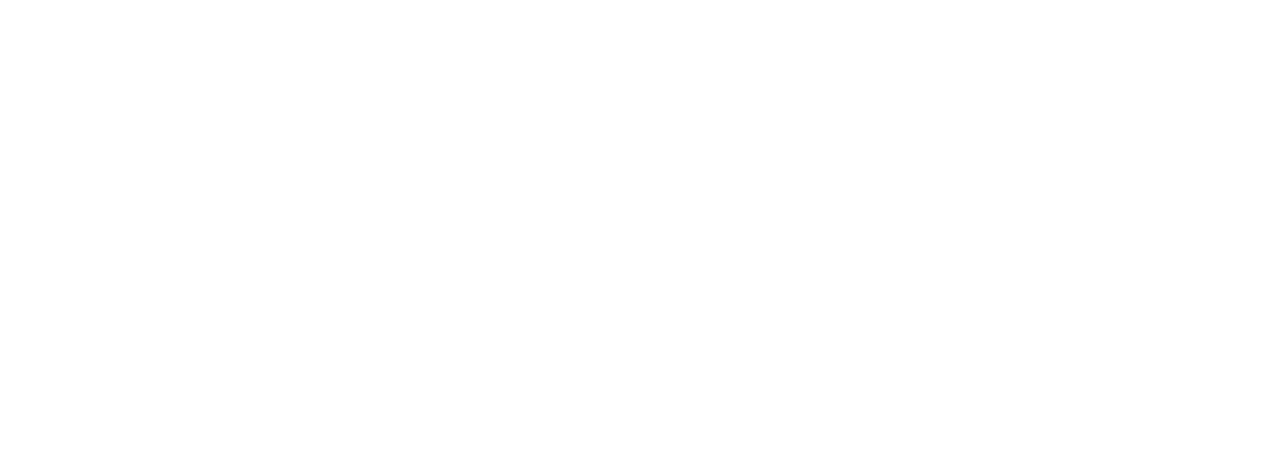
==== commit 6ccd4a70: "Update at Tue Sep 13 02:54:12 PM JST 2022, hash=690ef8335bfb5763ec88b72f57e76b41d26dd653" ====
--- a/2021/index.html
+++ b/2021/index.html
@@ -3,7 +3,9 @@
     <head>
         <meta charset="utf-8">
         <meta name="viewport" content="width=device-width, initial-scale=1, shrink-to-fit=no">
-        <title>KUIST Colloquium 2022</title>
+        <title>KUIST Colloquium 
+2021
+</title>
         <link rel="stylesheet" href="https://stackpath.bootstrapcdn.com/bootstrap/4.5.0/css/bootstrap.min.css" integrity="sha384-9aIt2nRpC12Uk9gS9baDl411NQApFmC26EwAOH8WgZl5MYYxFfc+NcPb1dKGj7Sk" crossorigin="anonymous">
         <link rel="stylesheet" href="/style.css">
     </head>
@@ -45,7 +47,6 @@
         <p class="card-text">AIの急速な発展に伴い、今後はAIが人間や社会にとって重要な判断や意思決定の一部を担うようになることが予想される。このような状況では、単に予測・認識精度が高いだけでなく、AIによる予測は判断が人間によって信頼されるだけのクオリティと根拠が必要となる。AIが信頼されるためには、敵対的環境下での安定性（セキュリティ）や、人権の保護（プライバシ保護、公平性保証）、判断における説明可能性などを必要とする。講演では、信頼されるAIの達成に向けた、一連の研究について紹介する。</p>
         
         
-        
             <iframe src="https:&#x2F;&#x2F;player.vimeo.com&#x2F;video&#x2F;575185938" height="480" style="width:100%;" frameborder="0" allow="autoplay; fullscreen; picture-in-picture" allowfullscreen></iframe>
             
     </div>
@@ -75,7 +76,6 @@
         
         
         <p class="card-text">機械学習やデータマイニングは，与信，採用，保険などの重要な決定に使われるようになってきた．公平性配慮型機械学習は，これらの決定を，人種や性別などのセンシティブ情報に対して公平性を担保した上で行う技術である．公平性に関わる事例を紹介したのち，機械学習で用いられる形式的公平性規準を紹介する．そのあとは，公平性配慮型データマイニングの各種タスクの紹介と，いくつかの代表的手法を紹介する．</p>
-        
         
         
             <iframe src="https:&#x2F;&#x2F;player.vimeo.com&#x2F;video&#x2F;611370971" height="480" style="width:100%;" frameborder="0" allow="autoplay; fullscreen; picture-in-picture" allowfullscreen></iframe>
@@ -109,7 +109,6 @@
         <p class="card-text">因果探索は、変数の因果関係を表す因果グラフをデータから推測する方法論である。古典的な因果探索であるノンパラメトリックアプローチでは、特定の分布や関数形を仮定せずに、因果グラフを推測しようとする。しかし、多くの場合、データから区別できない同値な因果グラフの集合を見つけることしかできない。そこで、より最近のアプローチでは、分布や関数形に何らかの制約をおく。例えば、非ガウス連続分布や線形性などである。このアプローチをここでは、セミパラメトリックアプローチと呼ぶ。このような仮定の下では、因果グラフを一意に識別できたり、ノンパラメトリックアプローチよりも同値な因果グラフの数が少なくできたりする利点がある。<br>本セミナーでは、まず、因果探索におけるセミパラメトリックアプローチとその応用について概観する (<a href="https://www.shimizulab.org/lingam/lingampapers">https://www.shimizulab.org/lingam/lingampapers</a>) 。次に、セミパラメトリック因果探索に関する最近の私達の研究を紹介する。これらは、LiNGAMと呼ばれる線形非ガウス非巡回モデルのアイデアに基づいている。まず、未観測共通原因がある場合に因果グラフを推測する方法を考える。この方法では、未観測共通原因が存在しそうな観測変数のペアを見つけた後、それ以外の観測変数間の因果構造を推定する。もう一つの話題として、異なる条件で得られた複数のデータセットから潜在因子間の因果グラフを探索することを考える。どの潜在因子がすべての条件に共通しており、どの潜在因子が特定の条件に現れるか等を調べることができる。</p>
         
         
-        
             <iframe src="https:&#x2F;&#x2F;player.vimeo.com&#x2F;video&#x2F;630697873" height="480" style="width:100%;" frameborder="0" allow="autoplay; fullscreen; picture-in-picture" allowfullscreen></iframe>
             
     </div>
@@ -128,6 +127,11 @@
         <h3 class="card-title" style="margin-bottom: 6px;"><b>Sanjeev Koppal</b></h3>
         <h5 class="card-text" style="margin-bottom: 22px;">Associate Professor, ECE Department, University of Florida</h5>
         
+        <details style="margin-bottom: 22px">
+        <summary>講演者経歴</summary>
+        Sanjeev Koppal is an Associate Professor at the University of Florida’s Electrical and Computer Engineering Department. He also holds a UF Term Professor Award for 2021-24. Sanjeev is the Director of the FOCUS Lab at UF. Prior to joining UF, he was a researcher at the Texas Instruments Imaging R&amp;D lab. Sanjeev obtained his Masters and Ph.D. degrees from the Robotics Institute at Carnegie Mellon University. After CMU, he was a postdoctoral research associate in the School of Engineering and Applied Sciences at Harvard University. He received his B.S. degree from the University of Southern California in 2003 as a Trustee Scholar. He is a co-author on best student paper awards for ECCV 2016 and NEMS 2018, and work from his FOCUS lab was a CVPR 2019 best-paper finalist. Sanjeev won an NSF CAREER award in 2020 and is an IEEE Senior Member. His interests span computer vision, computational photography and optics, novel cameras and sensors, 3D reconstruction, physics-based vision, and active illumination.
+        </details>
+        
         <p, class="card-text">
         <b>日時</b>：12月2日（木） 
          10時〜11時 
@@ -139,9 +143,6 @@
         
         
         <p class="card-text">Most cameras today capture images without considering scene content. In contrast, animal eyes have fast mechanical movements that control how the scene is imaged in detail by the fovea, where visual acuity is highest. The prevalence of active vision during biological imaging, and the wide variety of it, makes it very clear that this is an effective visual design strategy. In this talk, I cover our recent work on creating <b>both</b> new camera designs and novel vision algorithms to enable adaptive and selective active vision and imaging inside cameras and sensors.</p>
-        
-        
-        <b>講演者紹介</b>：Sanjeev Koppal is an Associate Professor at the University of Florida’s Electrical and Computer Engineering Department. He also holds a UF Term Professor Award for 2021-24. Sanjeev is the Director of the FOCUS Lab at UF. Prior to joining UF, he was a researcher at the Texas Instruments Imaging R&amp;D lab. Sanjeev obtained his Masters and Ph.D. degrees from the Robotics Institute at Carnegie Mellon University. After CMU, he was a postdoctoral research associate in the School of Engineering and Applied Sciences at Harvard University. He received his B.S. degree from the University of Southern California in 2003 as a Trustee Scholar. He is a co-author on best student paper awards for ECCV 2016 and NEMS 2018, and work from his FOCUS lab was a CVPR 2019 best-paper finalist. Sanjeev won an NSF CAREER award in 2020 and is an IEEE Senior Member. His interests span computer vision, computational photography and optics, novel cameras and sensors, 3D reconstruction, physics-based vision, and active illumination.
         
         
             <iframe src="https:&#x2F;&#x2F;player.vimeo.com&#x2F;video&#x2F;652322220" height="480" style="width:100%;" frameborder="0" allow="autoplay; fullscreen; picture-in-picture" allowfullscreen></iframe>
@@ -175,7 +176,6 @@
         <p class="card-text">この発表では化学を例に機械学習屋から見た自然科学研究における「機械学習・機械発見技術の力」の光明面と暗黒面を概観する。化学はある分子A(例えば二酸化炭素)を別の分子B(例えばアルコール)に変える方法を研究する。私たちの身の回りの材料・医薬品・エネルギーなどに加え、あらゆる生命現象も化学反応の産物であり、その波及範囲は学術上も産業上も広大である。しかし現在の化学は依然として経験科学的な側面が強く、ご多分にもれず機械学習の利活用が現在盛んに研究されるようになった。化学は主役である分子や化学反応が「組合せ的対象」である点とその組合せを制約する「第一原理(量子力学)が分かっている」点により、情報科学者にとっても面白い問題の宝庫である。私たちを熱中させるに足る技術上の研究課題には事欠かない一方で、新しい反応〜実際にAをBに変える方法〜の実現は依然として超絶的に困難なままで「自在な化学反応の設計・発見」への道のりは遠い。機械学習×化学というトピックの何が面白いのか、なぜそんなに難しいのか、を様々な自然科学研究に携わってきた機械学習屋の視点から紹介する。</p>
         
         
-        
             <iframe src="https:&#x2F;&#x2F;player.vimeo.com&#x2F;video&#x2F;656871480" height="480" style="width:100%;" frameborder="0" allow="autoplay; fullscreen; picture-in-picture" allowfullscreen></iframe>
             
     </div>
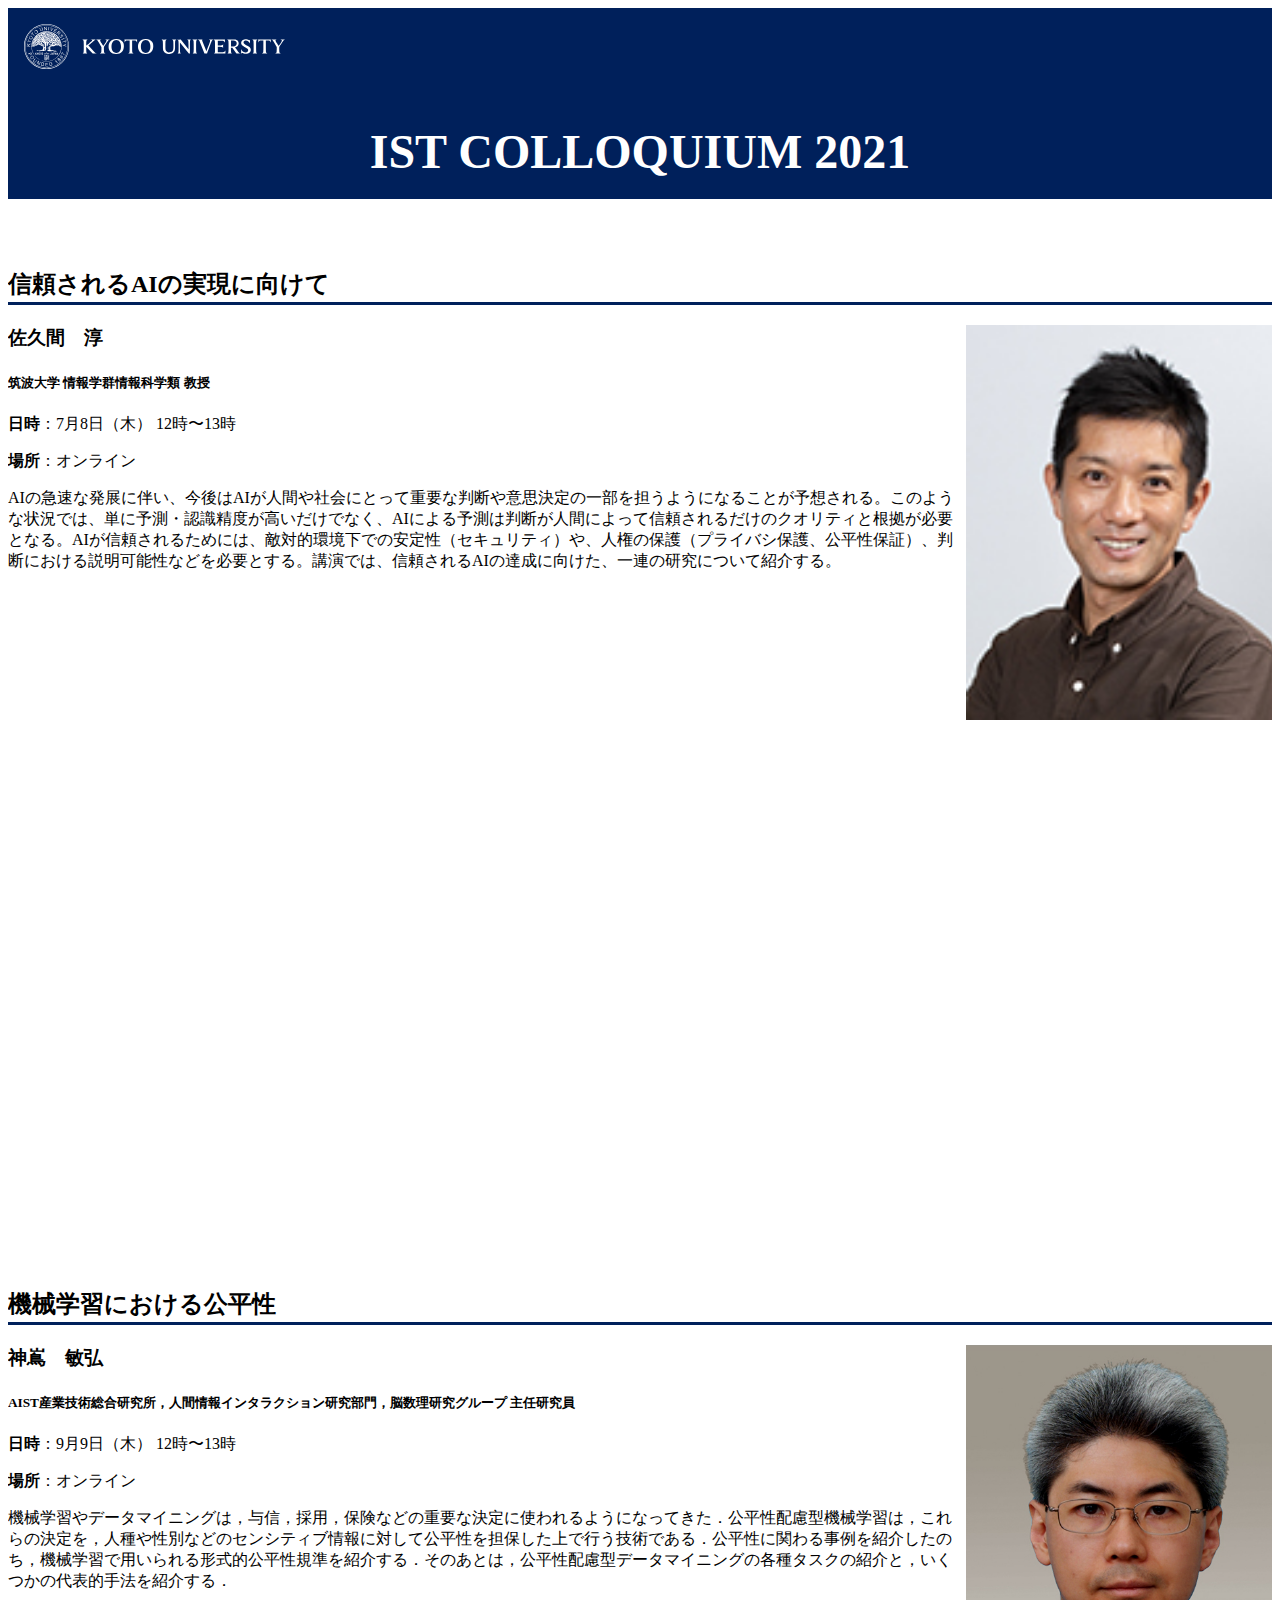
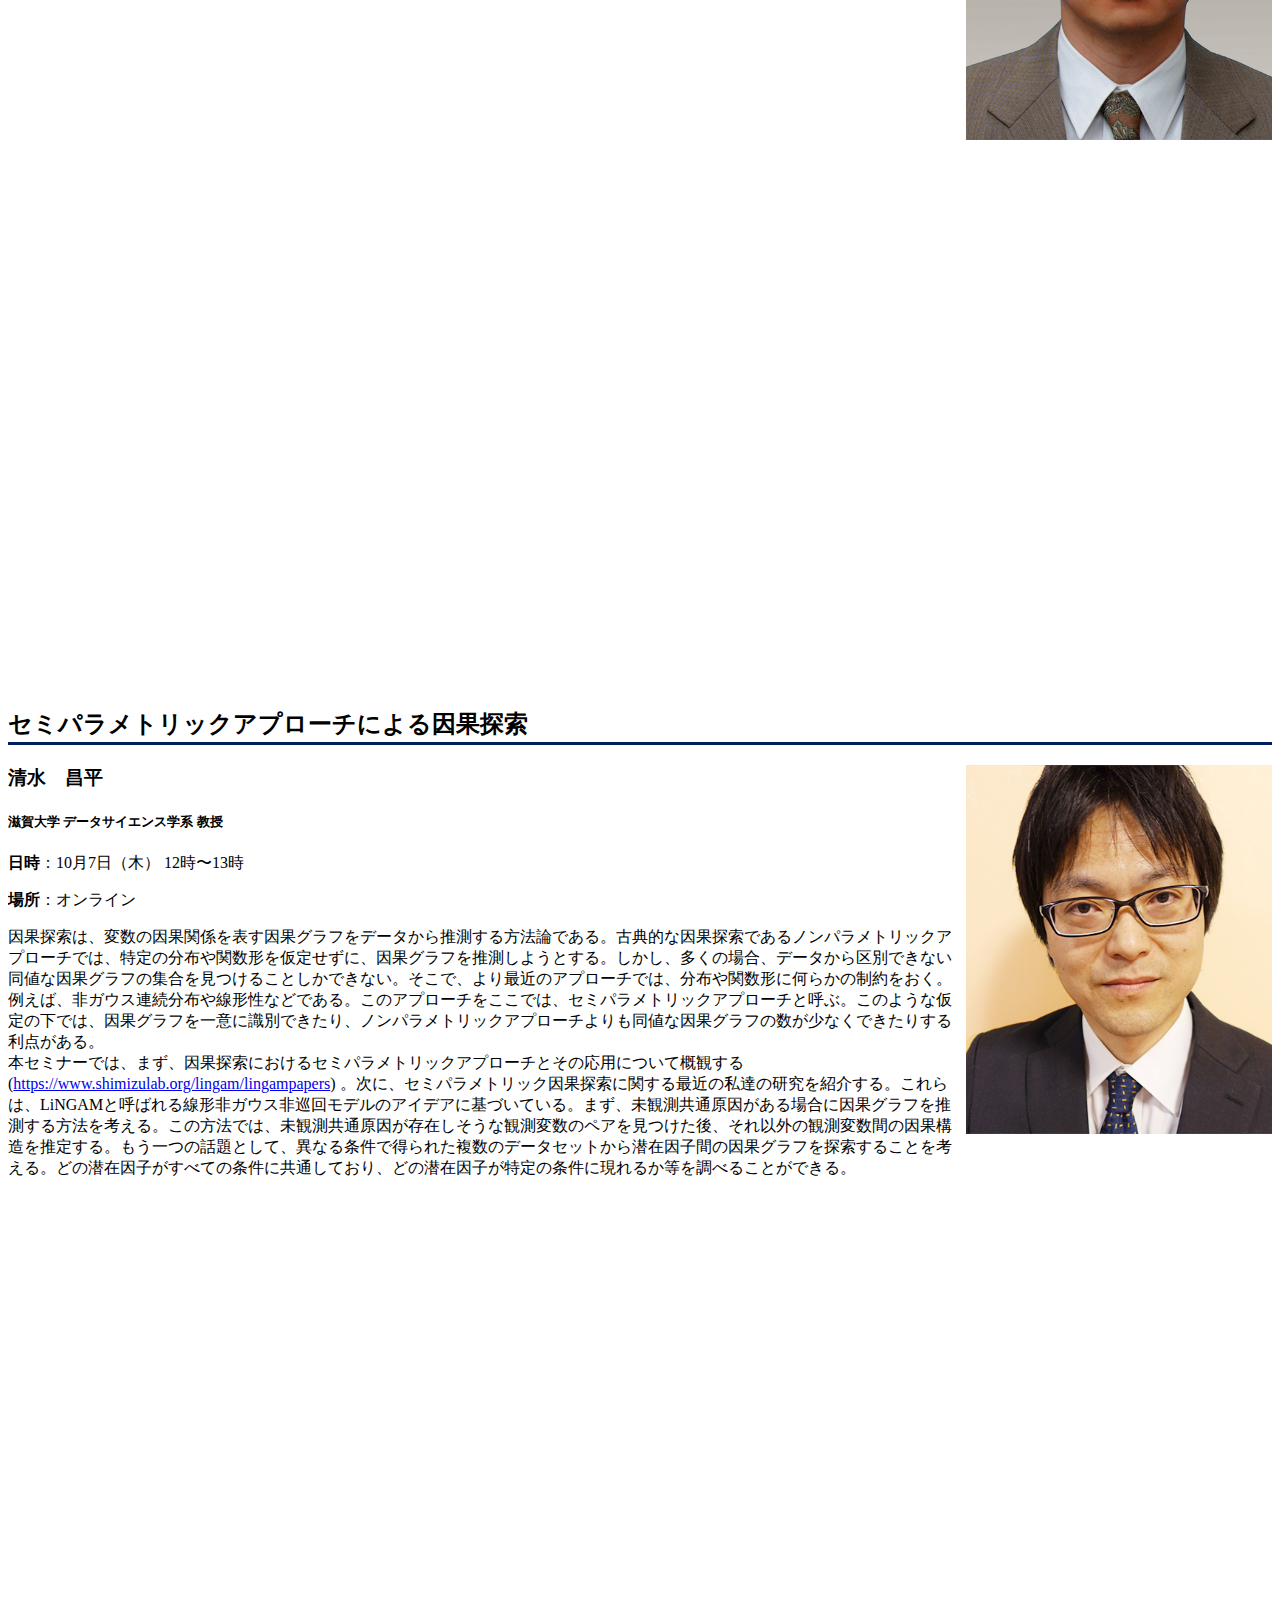
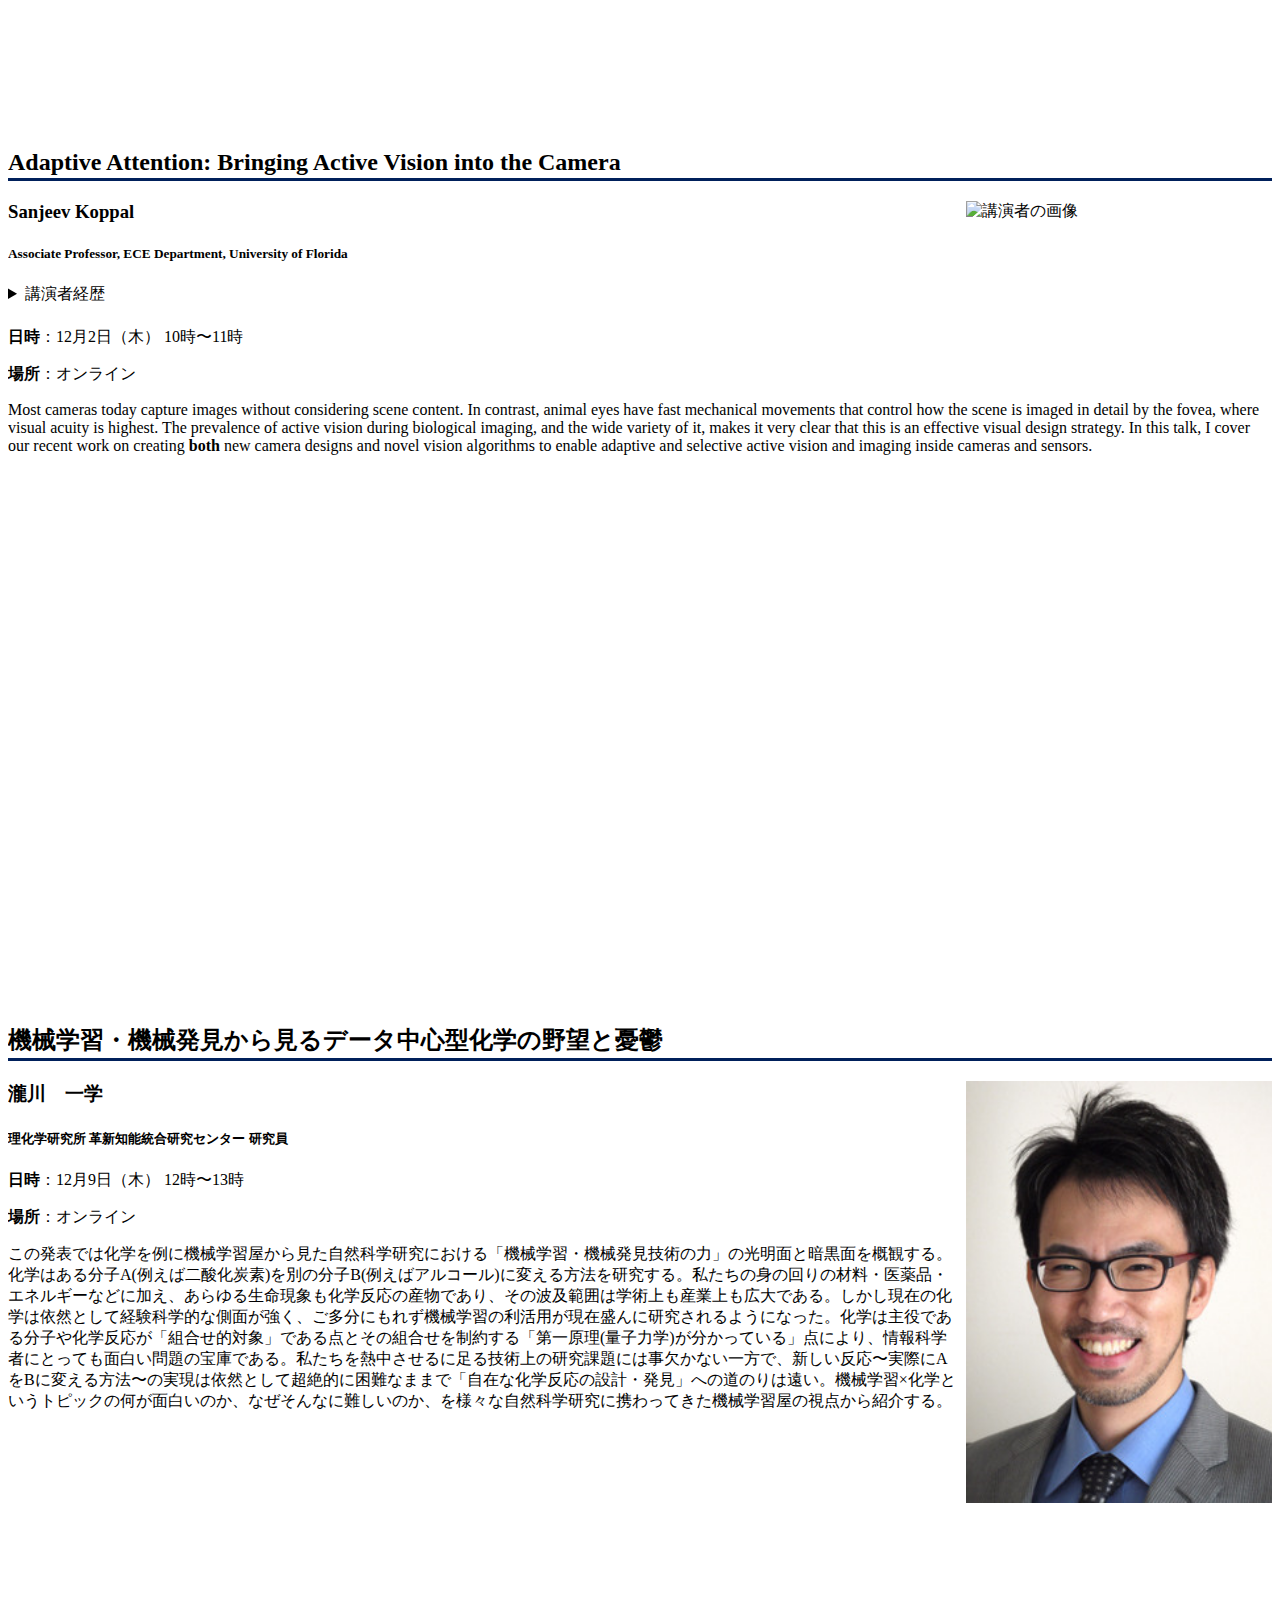
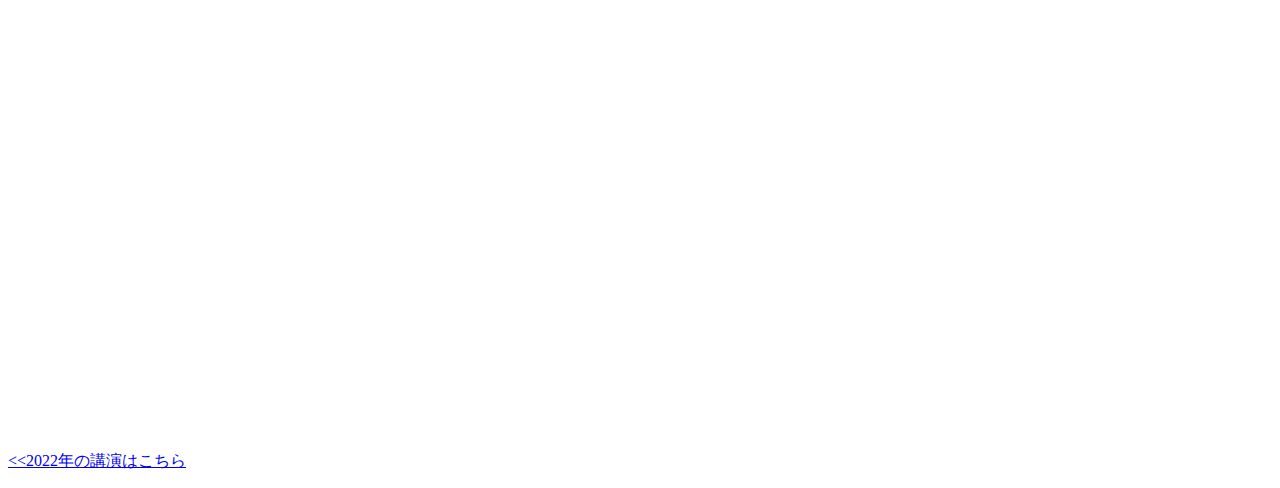
==== commit 11a5b5a2: "Update at Fri Apr 28 15:23:42 JST 2023, hash=d89fefb8dd1805192b32793f862afc88b00f5c2d" ====
--- a/2021/index.html
+++ b/2021/index.html
@@ -181,6 +181,7 @@
     </div>
 </div>
 </p>
+<p><a href="/2022">&lt;&lt;2022年の講演はこちら</a></p>
 
 
             </div>
--- a/style.css
+++ b/style.css
@@ -1 +1 @@
-.btn-kyotou{background-color:#2d3d5b;border:2px solid #2d3d5b;color:#fff}.btn-kyotou:hover{background-color:#00205B;border:2px solid #00205B;color:#fff}
+.btn-kyotou{background-color:#2d3d5b;border:2px solid #2d3d5b;color:#fff}.btn-kyotou:hover{background-color:#00205b;border:2px solid #00205b;color:#fff}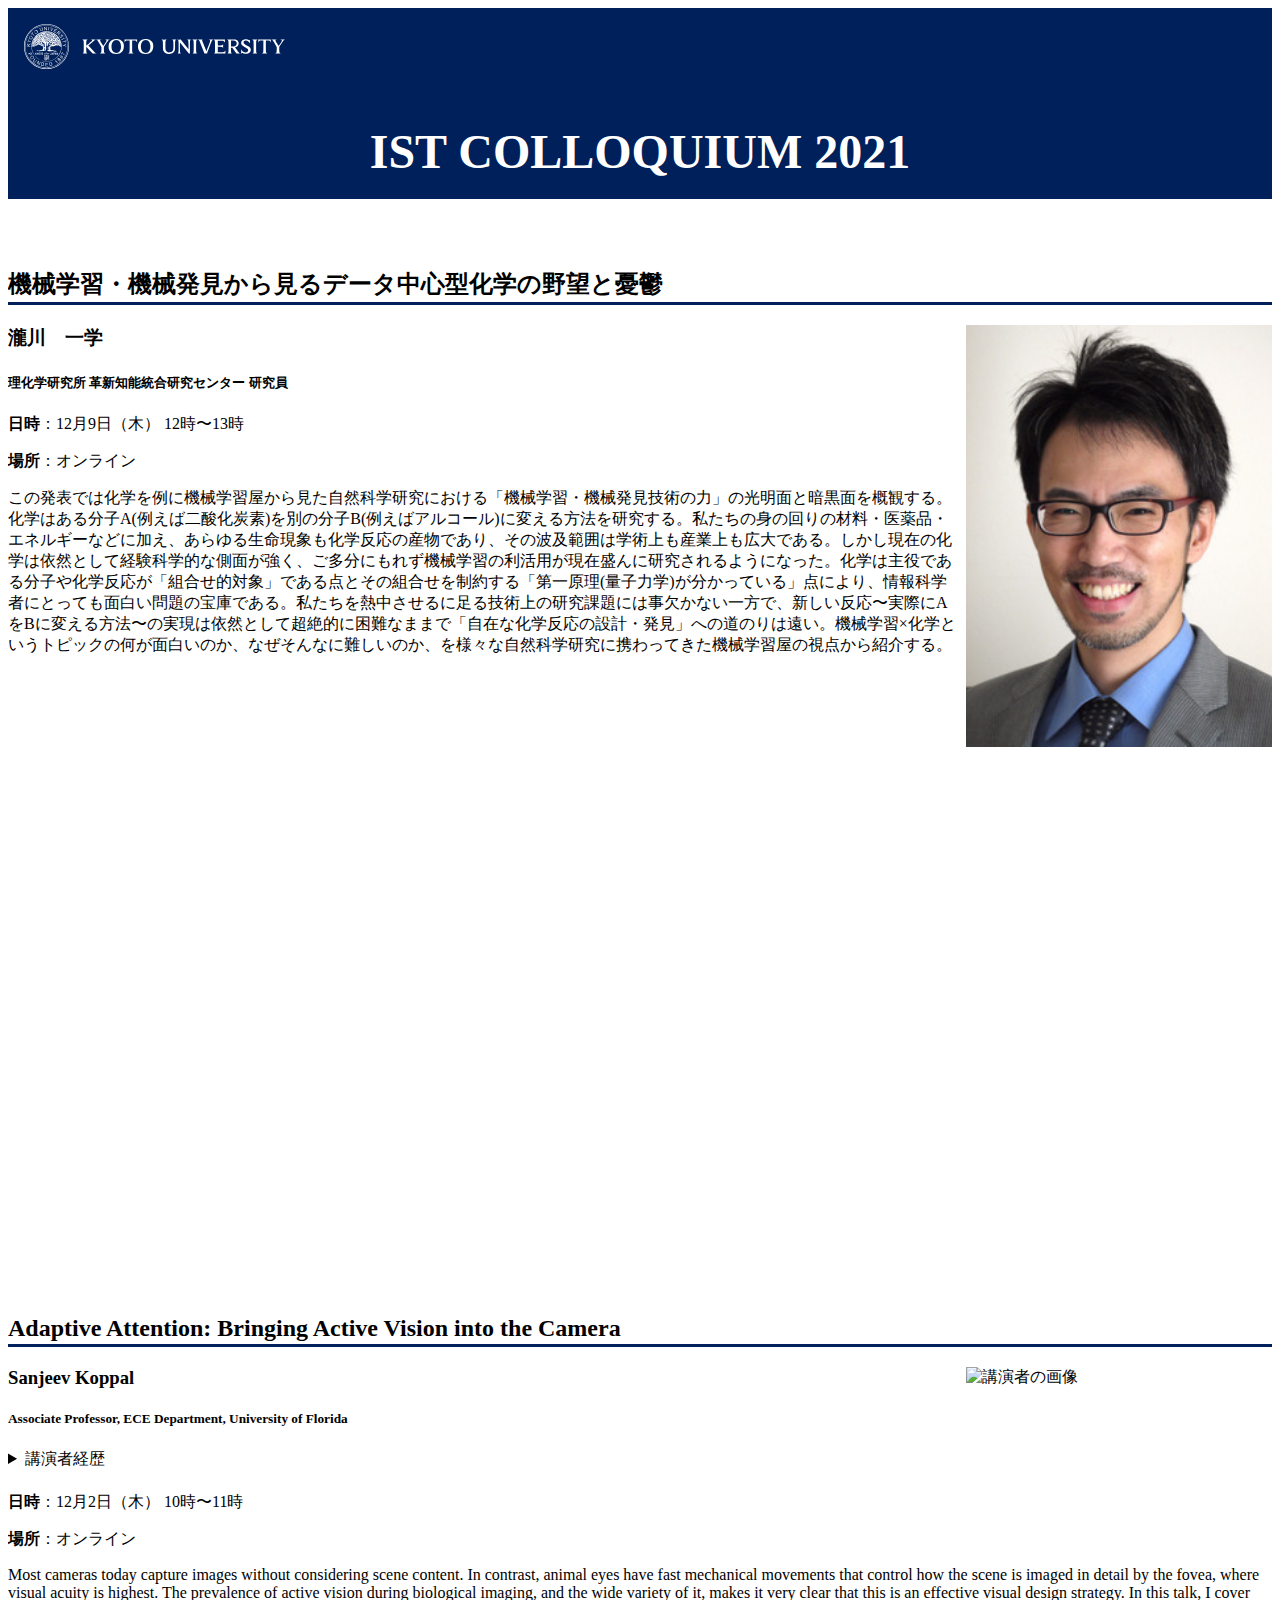
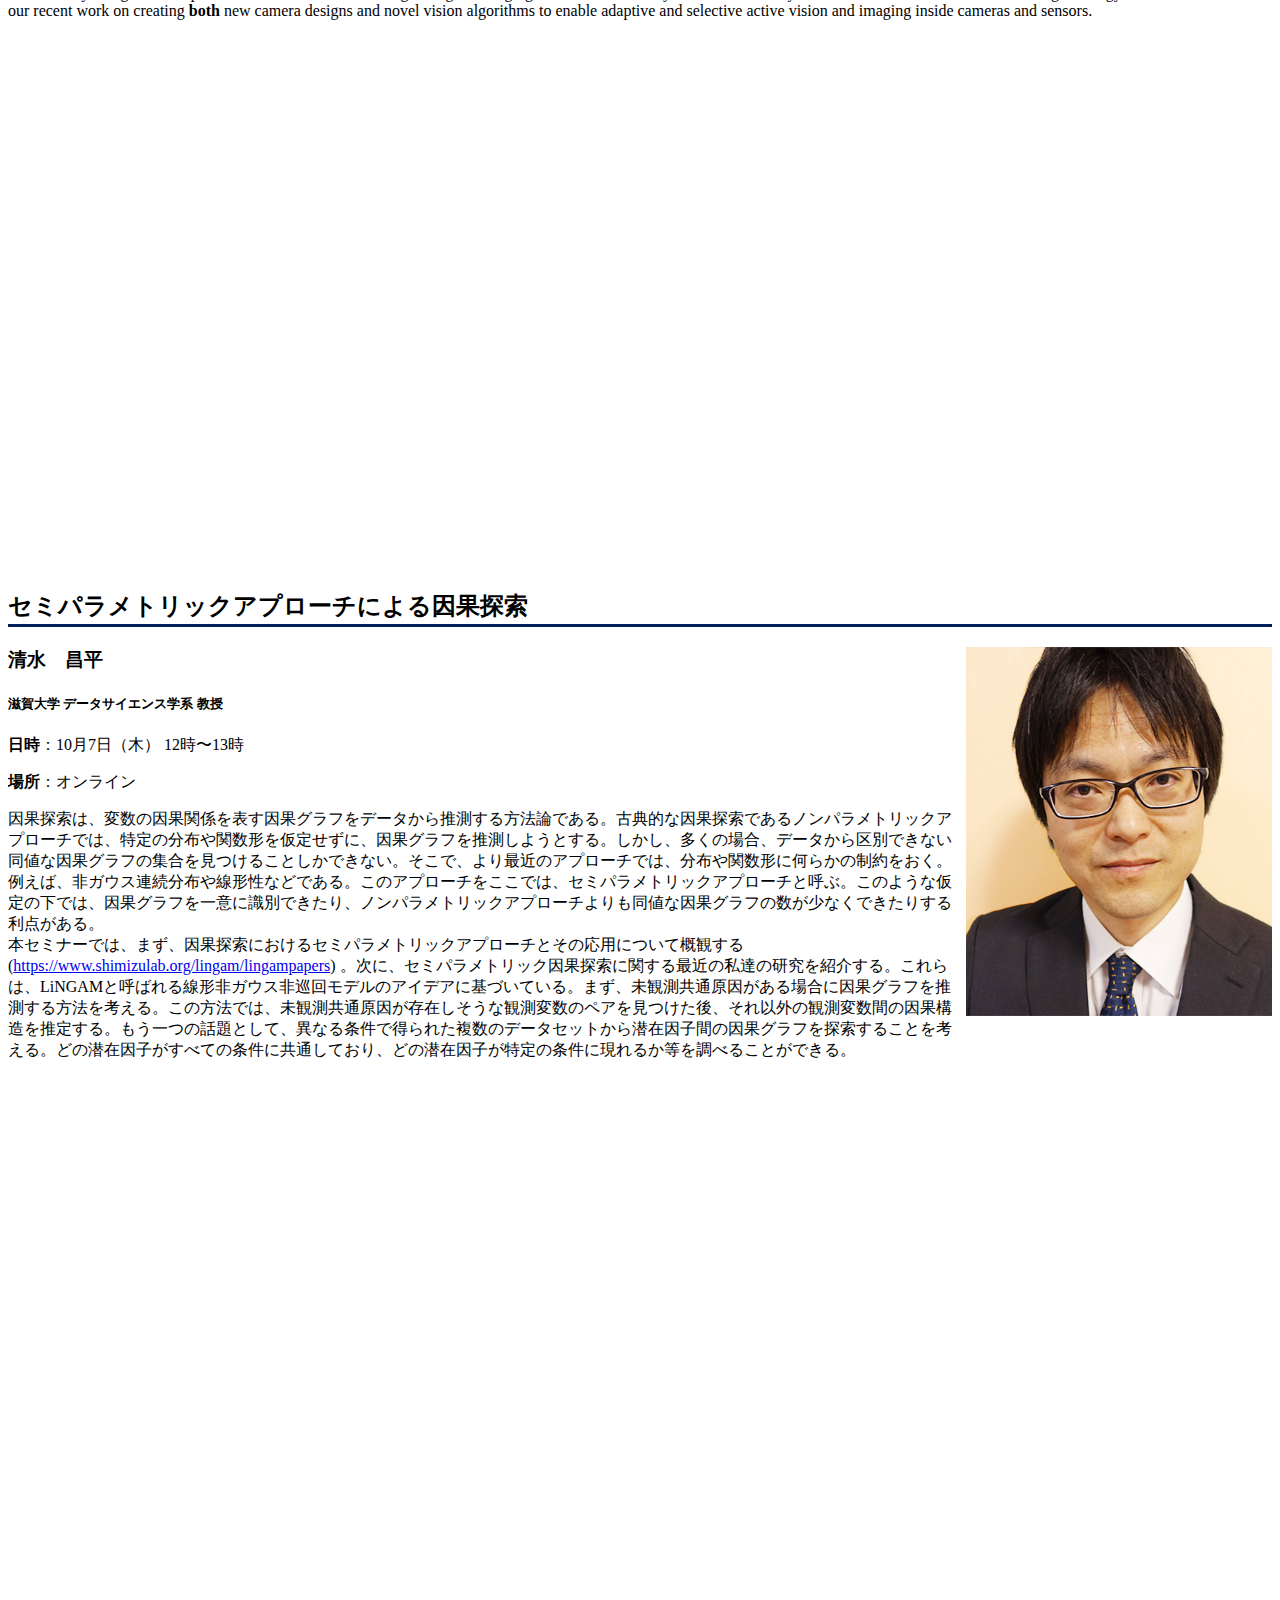
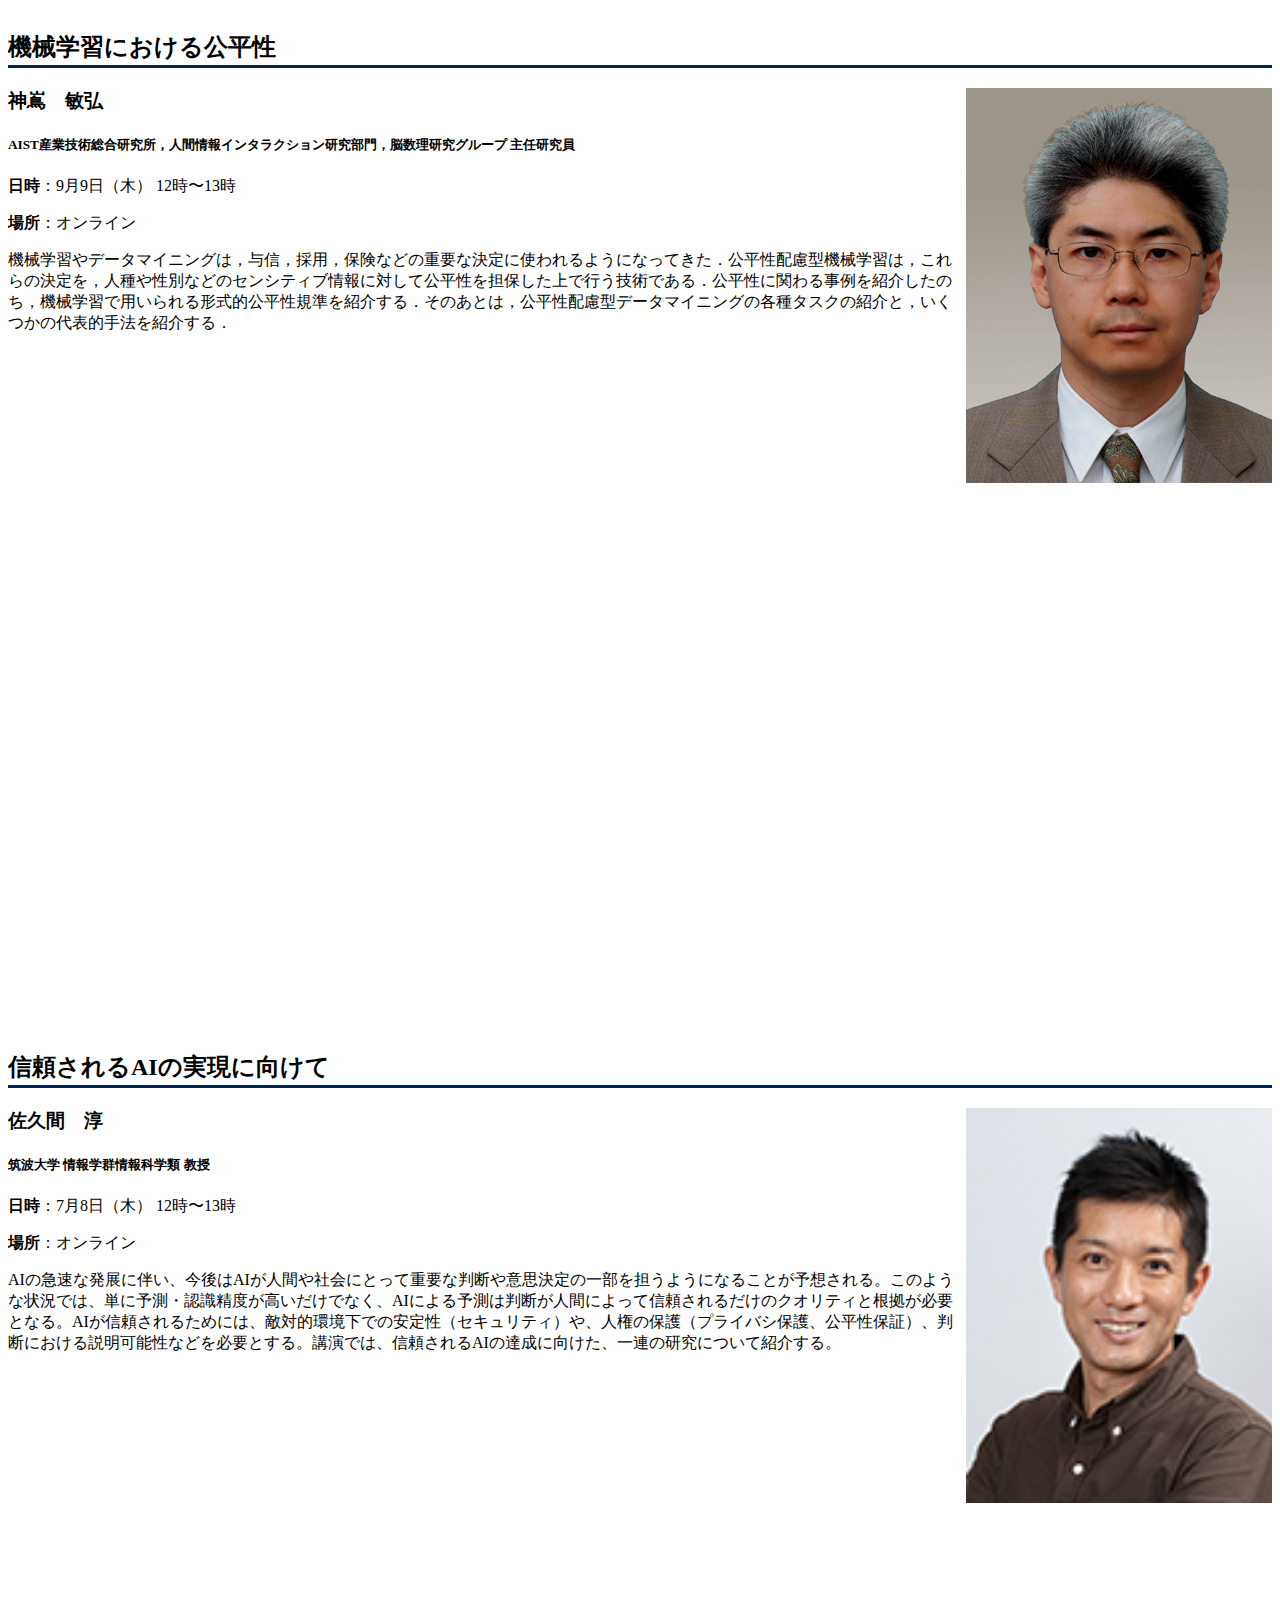
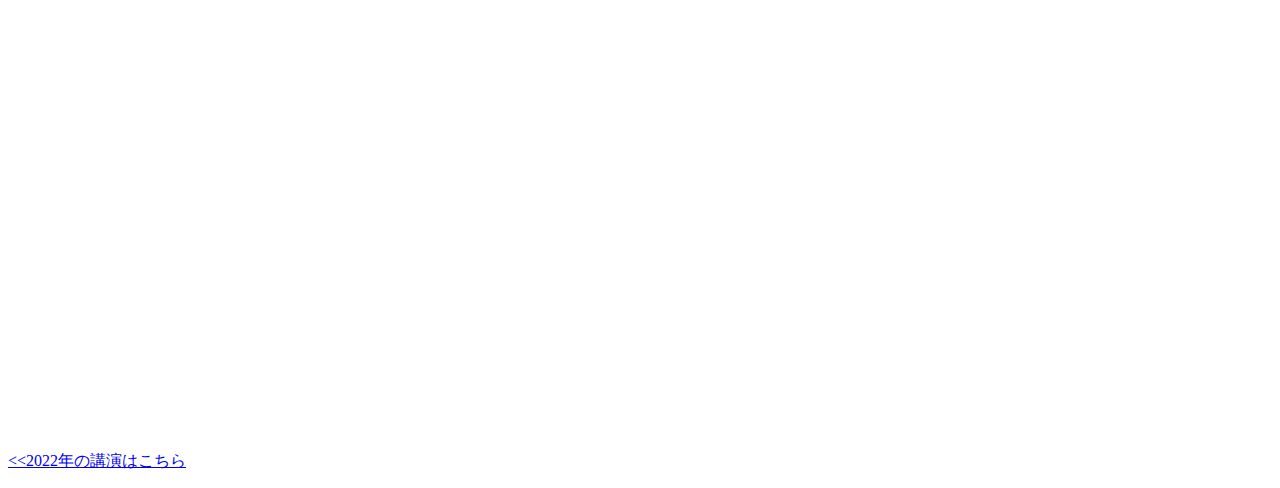
==== commit 6de7bebe: "Update at Tue Jul 25 00:28:51 JST 2023, hash=92306f4dd21bae5497d53a9045ad0e959d90a3c9" ====
--- a/2021/index.html
+++ b/2021/index.html
@@ -21,21 +21,21 @@
         <section class="section">
             <div class="container">
                 
-<p><div class="card" style="width: min(90%, 1200); margin: 50px; margin-left: auto; margin-right: auto; display: block;">
+<div class="card" style="width: min(90%, 1200); margin: 50px; margin-left: auto; margin-right: auto; display: block;">
     <div class="card-body" style="overflow:hidden">
         
-        <h2 style="border-bottom: solid; margin-bottom:20px; padding-bottom:2px; border-color:#00205B;"><b>信頼されるAIの実現に向けて</b></h2>
+        <h2 style="border-bottom: solid; margin-bottom:20px; padding-bottom:2px; border-color:#00205B;"><b>機械学習・機械発見から見るデータ中心型化学の野望と憂鬱</b></h2>
         
         
         <div style="float:right; width: max(25%, 130px);">
-        <img src="&#x2F;sakuma.jpg" alt="講演者の画像" style="width:100%; padding: 0px 0px 10px 10px;">
+        <img src="&#x2F;takigawa.jpg" alt="講演者の画像" style="width:100%; padding: 0px 0px 10px 10px;">
         </div>
         
-        <h3 class="card-title" style="margin-bottom: 6px;"><b>佐久間　淳</b></h3>
-        <h5 class="card-text" style="margin-bottom: 22px;">筑波大学 情報学群情報科学類 教授</h5>
+        <h3 class="card-title" style="margin-bottom: 6px;"><b>瀧川　一学</b></h3>
+        <h5 class="card-text" style="margin-bottom: 22px;">理化学研究所 革新知能統合研究センター 研究員</h5>
         
         <p, class="card-text">
-        <b>日時</b>：7月8日（木） 
+        <b>日時</b>：12月9日（木） 
          12時〜13時 
         </p>
         
@@ -44,76 +44,13 @@
         </p>
         
         
-        <p class="card-text">AIの急速な発展に伴い、今後はAIが人間や社会にとって重要な判断や意思決定の一部を担うようになることが予想される。このような状況では、単に予測・認識精度が高いだけでなく、AIによる予測は判断が人間によって信頼されるだけのクオリティと根拠が必要となる。AIが信頼されるためには、敵対的環境下での安定性（セキュリティ）や、人権の保護（プライバシ保護、公平性保証）、判断における説明可能性などを必要とする。講演では、信頼されるAIの達成に向けた、一連の研究について紹介する。</p>
+        <p class="card-text">この発表では化学を例に機械学習屋から見た自然科学研究における「機械学習・機械発見技術の力」の光明面と暗黒面を概観する。化学はある分子A(例えば二酸化炭素)を別の分子B(例えばアルコール)に変える方法を研究する。私たちの身の回りの材料・医薬品・エネルギーなどに加え、あらゆる生命現象も化学反応の産物であり、その波及範囲は学術上も産業上も広大である。しかし現在の化学は依然として経験科学的な側面が強く、ご多分にもれず機械学習の利活用が現在盛んに研究されるようになった。化学は主役である分子や化学反応が「組合せ的対象」である点とその組合せを制約する「第一原理(量子力学)が分かっている」点により、情報科学者にとっても面白い問題の宝庫である。私たちを熱中させるに足る技術上の研究課題には事欠かない一方で、新しい反応〜実際にAをBに変える方法〜の実現は依然として超絶的に困難なままで「自在な化学反応の設計・発見」への道のりは遠い。機械学習×化学というトピックの何が面白いのか、なぜそんなに難しいのか、を様々な自然科学研究に携わってきた機械学習屋の視点から紹介する。</p>
         
         
-            <iframe src="https:&#x2F;&#x2F;player.vimeo.com&#x2F;video&#x2F;575185938" height="480" style="width:100%;" frameborder="0" allow="autoplay; fullscreen; picture-in-picture" allowfullscreen></iframe>
+            <iframe src="https:&#x2F;&#x2F;player.vimeo.com&#x2F;video&#x2F;656871480" height="480" style="width:100%;" frameborder="0" allow="autoplay; fullscreen; picture-in-picture" allowfullscreen></iframe>
             
     </div>
 </div>
-
-<div class="card" style="width: min(90%, 1200); margin: 50px; margin-left: auto; margin-right: auto; display: block;">
-    <div class="card-body" style="overflow:hidden">
-        
-        <h2 style="border-bottom: solid; margin-bottom:20px; padding-bottom:2px; border-color:#00205B;"><b>機械学習における公平性</b></h2>
-        
-        
-        <div style="float:right; width: max(25%, 130px);">
-        <img src="&#x2F;kamishima.jpg" alt="講演者の画像" style="width:100%; padding: 0px 0px 10px 10px;">
-        </div>
-        
-        <h3 class="card-title" style="margin-bottom: 6px;"><b>神嶌　敏弘</b></h3>
-        <h5 class="card-text" style="margin-bottom: 22px;">AIST産業技術総合研究所，人間情報インタラクション研究部門，脳数理研究グループ 主任研究員</h5>
-        
-        <p, class="card-text">
-        <b>日時</b>：9月9日（木） 
-         12時〜13時 
-        </p>
-        
-        <p class="card-text">
-        <b>場所</b>：オンライン
-        </p>
-        
-        
-        <p class="card-text">機械学習やデータマイニングは，与信，採用，保険などの重要な決定に使われるようになってきた．公平性配慮型機械学習は，これらの決定を，人種や性別などのセンシティブ情報に対して公平性を担保した上で行う技術である．公平性に関わる事例を紹介したのち，機械学習で用いられる形式的公平性規準を紹介する．そのあとは，公平性配慮型データマイニングの各種タスクの紹介と，いくつかの代表的手法を紹介する．</p>
-        
-        
-            <iframe src="https:&#x2F;&#x2F;player.vimeo.com&#x2F;video&#x2F;611370971" height="480" style="width:100%;" frameborder="0" allow="autoplay; fullscreen; picture-in-picture" allowfullscreen></iframe>
-            
-    </div>
-</div>
-
-<div class="card" style="width: min(90%, 1200); margin: 50px; margin-left: auto; margin-right: auto; display: block;">
-    <div class="card-body" style="overflow:hidden">
-        
-        <h2 style="border-bottom: solid; margin-bottom:20px; padding-bottom:2px; border-color:#00205B;"><b>セミパラメトリックアプローチによる因果探索</b></h2>
-        
-        
-        <div style="float:right; width: max(25%, 130px);">
-        <img src="&#x2F;shimizu.jpg" alt="講演者の画像" style="width:100%; padding: 0px 0px 10px 10px;">
-        </div>
-        
-        <h3 class="card-title" style="margin-bottom: 6px;"><b>清水　昌平</b></h3>
-        <h5 class="card-text" style="margin-bottom: 22px;">滋賀大学 データサイエンス学系 教授</h5>
-        
-        <p, class="card-text">
-        <b>日時</b>：10月7日（木） 
-         12時〜13時 
-        </p>
-        
-        <p class="card-text">
-        <b>場所</b>：オンライン
-        </p>
-        
-        
-        <p class="card-text">因果探索は、変数の因果関係を表す因果グラフをデータから推測する方法論である。古典的な因果探索であるノンパラメトリックアプローチでは、特定の分布や関数形を仮定せずに、因果グラフを推測しようとする。しかし、多くの場合、データから区別できない同値な因果グラフの集合を見つけることしかできない。そこで、より最近のアプローチでは、分布や関数形に何らかの制約をおく。例えば、非ガウス連続分布や線形性などである。このアプローチをここでは、セミパラメトリックアプローチと呼ぶ。このような仮定の下では、因果グラフを一意に識別できたり、ノンパラメトリックアプローチよりも同値な因果グラフの数が少なくできたりする利点がある。<br>本セミナーでは、まず、因果探索におけるセミパラメトリックアプローチとその応用について概観する (<a href="https://www.shimizulab.org/lingam/lingampapers">https://www.shimizulab.org/lingam/lingampapers</a>) 。次に、セミパラメトリック因果探索に関する最近の私達の研究を紹介する。これらは、LiNGAMと呼ばれる線形非ガウス非巡回モデルのアイデアに基づいている。まず、未観測共通原因がある場合に因果グラフを推測する方法を考える。この方法では、未観測共通原因が存在しそうな観測変数のペアを見つけた後、それ以外の観測変数間の因果構造を推定する。もう一つの話題として、異なる条件で得られた複数のデータセットから潜在因子間の因果グラフを探索することを考える。どの潜在因子がすべての条件に共通しており、どの潜在因子が特定の条件に現れるか等を調べることができる。</p>
-        
-        
-            <iframe src="https:&#x2F;&#x2F;player.vimeo.com&#x2F;video&#x2F;630697873" height="480" style="width:100%;" frameborder="0" allow="autoplay; fullscreen; picture-in-picture" allowfullscreen></iframe>
-            
-    </div>
-</div>
-
 <div class="card" style="width: min(90%, 1200); margin: 50px; margin-left: auto; margin-right: auto; display: block;">
     <div class="card-body" style="overflow:hidden">
         
@@ -149,22 +86,21 @@
             
     </div>
 </div>
-
 <div class="card" style="width: min(90%, 1200); margin: 50px; margin-left: auto; margin-right: auto; display: block;">
     <div class="card-body" style="overflow:hidden">
         
-        <h2 style="border-bottom: solid; margin-bottom:20px; padding-bottom:2px; border-color:#00205B;"><b>機械学習・機械発見から見るデータ中心型化学の野望と憂鬱</b></h2>
+        <h2 style="border-bottom: solid; margin-bottom:20px; padding-bottom:2px; border-color:#00205B;"><b>セミパラメトリックアプローチによる因果探索</b></h2>
         
         
         <div style="float:right; width: max(25%, 130px);">
-        <img src="&#x2F;takigawa.jpg" alt="講演者の画像" style="width:100%; padding: 0px 0px 10px 10px;">
+        <img src="&#x2F;shimizu.jpg" alt="講演者の画像" style="width:100%; padding: 0px 0px 10px 10px;">
         </div>
         
-        <h3 class="card-title" style="margin-bottom: 6px;"><b>瀧川　一学</b></h3>
-        <h5 class="card-text" style="margin-bottom: 22px;">理化学研究所 革新知能統合研究センター 研究員</h5>
+        <h3 class="card-title" style="margin-bottom: 6px;"><b>清水　昌平</b></h3>
+        <h5 class="card-text" style="margin-bottom: 22px;">滋賀大学 データサイエンス学系 教授</h5>
         
         <p, class="card-text">
-        <b>日時</b>：12月9日（木） 
+        <b>日時</b>：10月7日（木） 
          12時〜13時 
         </p>
         
@@ -173,14 +109,73 @@
         </p>
         
         
-        <p class="card-text">この発表では化学を例に機械学習屋から見た自然科学研究における「機械学習・機械発見技術の力」の光明面と暗黒面を概観する。化学はある分子A(例えば二酸化炭素)を別の分子B(例えばアルコール)に変える方法を研究する。私たちの身の回りの材料・医薬品・エネルギーなどに加え、あらゆる生命現象も化学反応の産物であり、その波及範囲は学術上も産業上も広大である。しかし現在の化学は依然として経験科学的な側面が強く、ご多分にもれず機械学習の利活用が現在盛んに研究されるようになった。化学は主役である分子や化学反応が「組合せ的対象」である点とその組合せを制約する「第一原理(量子力学)が分かっている」点により、情報科学者にとっても面白い問題の宝庫である。私たちを熱中させるに足る技術上の研究課題には事欠かない一方で、新しい反応〜実際にAをBに変える方法〜の実現は依然として超絶的に困難なままで「自在な化学反応の設計・発見」への道のりは遠い。機械学習×化学というトピックの何が面白いのか、なぜそんなに難しいのか、を様々な自然科学研究に携わってきた機械学習屋の視点から紹介する。</p>
+        <p class="card-text">因果探索は、変数の因果関係を表す因果グラフをデータから推測する方法論である。古典的な因果探索であるノンパラメトリックアプローチでは、特定の分布や関数形を仮定せずに、因果グラフを推測しようとする。しかし、多くの場合、データから区別できない同値な因果グラフの集合を見つけることしかできない。そこで、より最近のアプローチでは、分布や関数形に何らかの制約をおく。例えば、非ガウス連続分布や線形性などである。このアプローチをここでは、セミパラメトリックアプローチと呼ぶ。このような仮定の下では、因果グラフを一意に識別できたり、ノンパラメトリックアプローチよりも同値な因果グラフの数が少なくできたりする利点がある。<br>本セミナーでは、まず、因果探索におけるセミパラメトリックアプローチとその応用について概観する (<a href="https://www.shimizulab.org/lingam/lingampapers">https://www.shimizulab.org/lingam/lingampapers</a>) 。次に、セミパラメトリック因果探索に関する最近の私達の研究を紹介する。これらは、LiNGAMと呼ばれる線形非ガウス非巡回モデルのアイデアに基づいている。まず、未観測共通原因がある場合に因果グラフを推測する方法を考える。この方法では、未観測共通原因が存在しそうな観測変数のペアを見つけた後、それ以外の観測変数間の因果構造を推定する。もう一つの話題として、異なる条件で得られた複数のデータセットから潜在因子間の因果グラフを探索することを考える。どの潜在因子がすべての条件に共通しており、どの潜在因子が特定の条件に現れるか等を調べることができる。</p>
         
         
-            <iframe src="https:&#x2F;&#x2F;player.vimeo.com&#x2F;video&#x2F;656871480" height="480" style="width:100%;" frameborder="0" allow="autoplay; fullscreen; picture-in-picture" allowfullscreen></iframe>
+            <iframe src="https:&#x2F;&#x2F;player.vimeo.com&#x2F;video&#x2F;630697873" height="480" style="width:100%;" frameborder="0" allow="autoplay; fullscreen; picture-in-picture" allowfullscreen></iframe>
             
     </div>
 </div>
-</p>
+<div class="card" style="width: min(90%, 1200); margin: 50px; margin-left: auto; margin-right: auto; display: block;">
+    <div class="card-body" style="overflow:hidden">
+        
+        <h2 style="border-bottom: solid; margin-bottom:20px; padding-bottom:2px; border-color:#00205B;"><b>機械学習における公平性</b></h2>
+        
+        
+        <div style="float:right; width: max(25%, 130px);">
+        <img src="&#x2F;kamishima.jpg" alt="講演者の画像" style="width:100%; padding: 0px 0px 10px 10px;">
+        </div>
+        
+        <h3 class="card-title" style="margin-bottom: 6px;"><b>神嶌　敏弘</b></h3>
+        <h5 class="card-text" style="margin-bottom: 22px;">AIST産業技術総合研究所，人間情報インタラクション研究部門，脳数理研究グループ 主任研究員</h5>
+        
+        <p, class="card-text">
+        <b>日時</b>：9月9日（木） 
+         12時〜13時 
+        </p>
+        
+        <p class="card-text">
+        <b>場所</b>：オンライン
+        </p>
+        
+        
+        <p class="card-text">機械学習やデータマイニングは，与信，採用，保険などの重要な決定に使われるようになってきた．公平性配慮型機械学習は，これらの決定を，人種や性別などのセンシティブ情報に対して公平性を担保した上で行う技術である．公平性に関わる事例を紹介したのち，機械学習で用いられる形式的公平性規準を紹介する．そのあとは，公平性配慮型データマイニングの各種タスクの紹介と，いくつかの代表的手法を紹介する．</p>
+        
+        
+            <iframe src="https:&#x2F;&#x2F;player.vimeo.com&#x2F;video&#x2F;611370971" height="480" style="width:100%;" frameborder="0" allow="autoplay; fullscreen; picture-in-picture" allowfullscreen></iframe>
+            
+    </div>
+</div>
+<div class="card" style="width: min(90%, 1200); margin: 50px; margin-left: auto; margin-right: auto; display: block;">
+    <div class="card-body" style="overflow:hidden">
+        
+        <h2 style="border-bottom: solid; margin-bottom:20px; padding-bottom:2px; border-color:#00205B;"><b>信頼されるAIの実現に向けて</b></h2>
+        
+        
+        <div style="float:right; width: max(25%, 130px);">
+        <img src="&#x2F;sakuma.jpg" alt="講演者の画像" style="width:100%; padding: 0px 0px 10px 10px;">
+        </div>
+        
+        <h3 class="card-title" style="margin-bottom: 6px;"><b>佐久間　淳</b></h3>
+        <h5 class="card-text" style="margin-bottom: 22px;">筑波大学 情報学群情報科学類 教授</h5>
+        
+        <p, class="card-text">
+        <b>日時</b>：7月8日（木） 
+         12時〜13時 
+        </p>
+        
+        <p class="card-text">
+        <b>場所</b>：オンライン
+        </p>
+        
+        
+        <p class="card-text">AIの急速な発展に伴い、今後はAIが人間や社会にとって重要な判断や意思決定の一部を担うようになることが予想される。このような状況では、単に予測・認識精度が高いだけでなく、AIによる予測は判断が人間によって信頼されるだけのクオリティと根拠が必要となる。AIが信頼されるためには、敵対的環境下での安定性（セキュリティ）や、人権の保護（プライバシ保護、公平性保証）、判断における説明可能性などを必要とする。講演では、信頼されるAIの達成に向けた、一連の研究について紹介する。</p>
+        
+        
+            <iframe src="https:&#x2F;&#x2F;player.vimeo.com&#x2F;video&#x2F;575185938" height="480" style="width:100%;" frameborder="0" allow="autoplay; fullscreen; picture-in-picture" allowfullscreen></iframe>
+            
+    </div>
+</div>
 <p><a href="/2022">&lt;&lt;2022年の講演はこちら</a></p>
 
 
